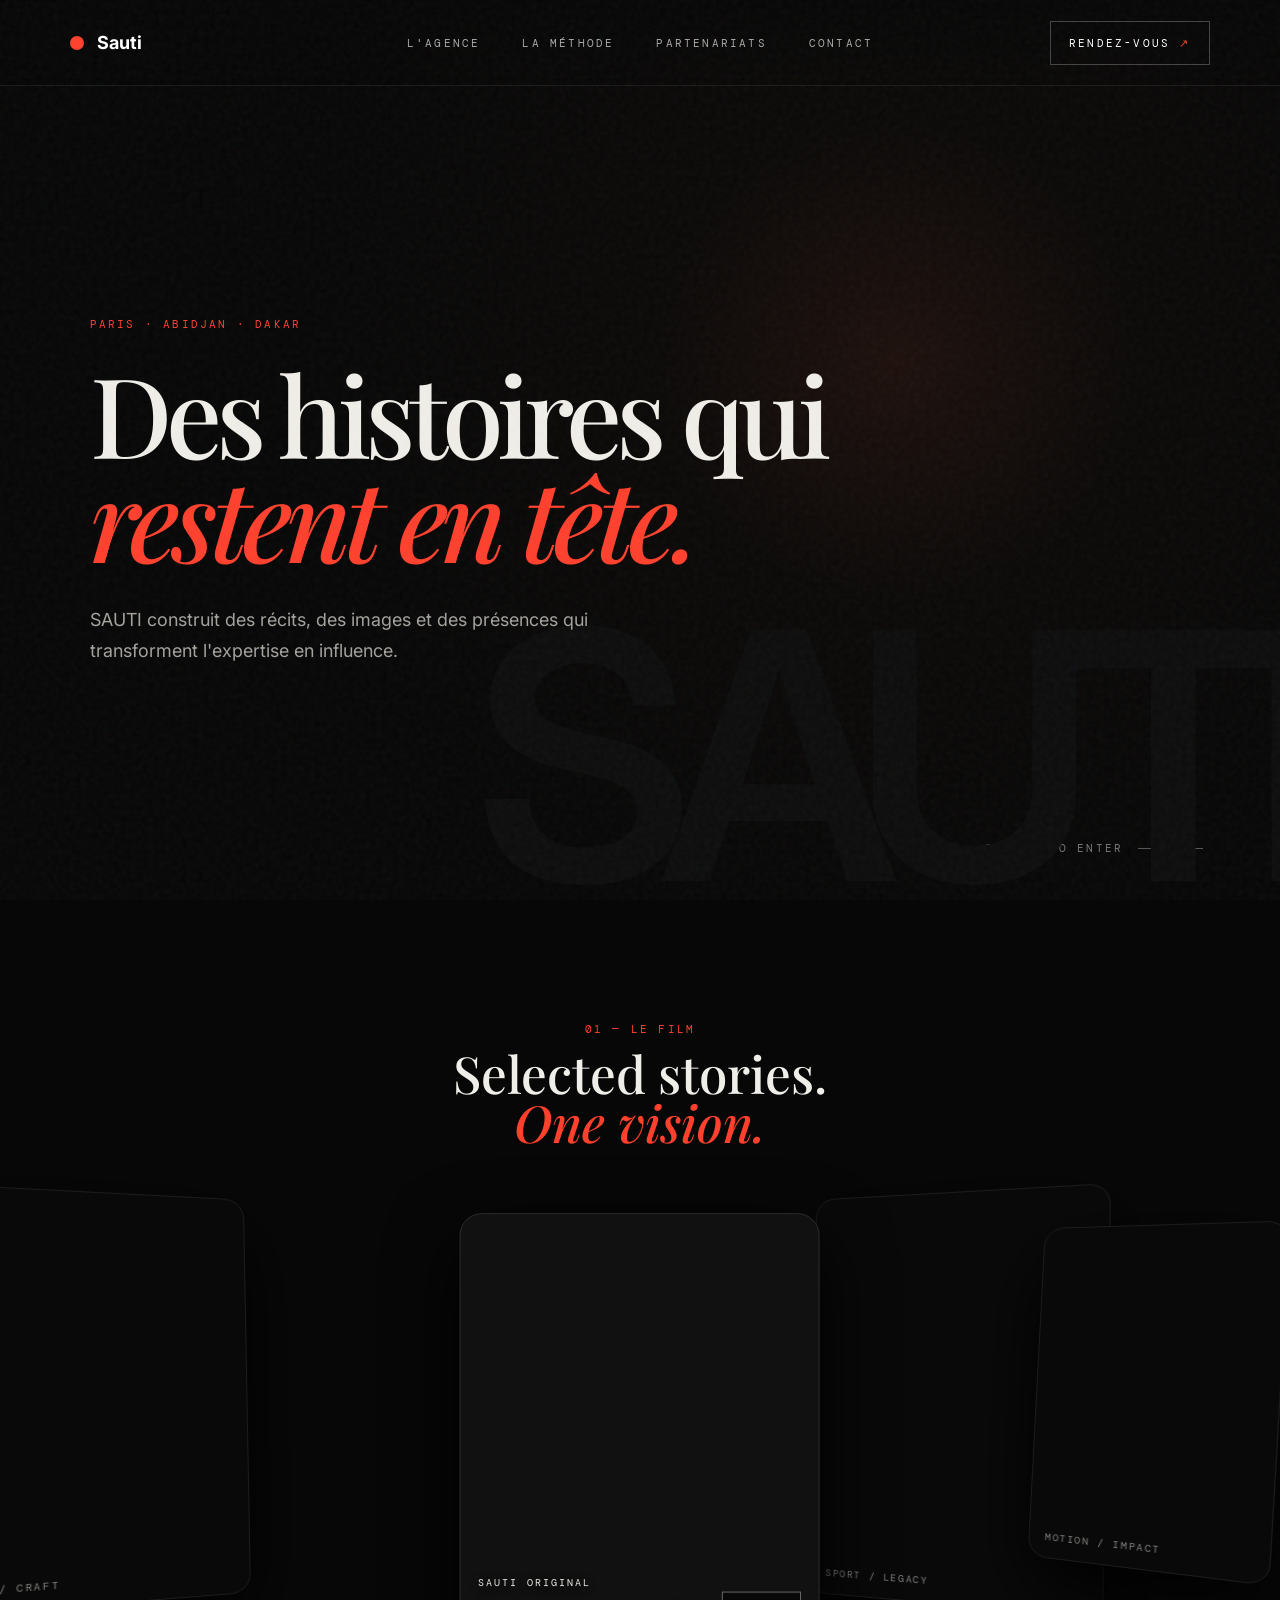
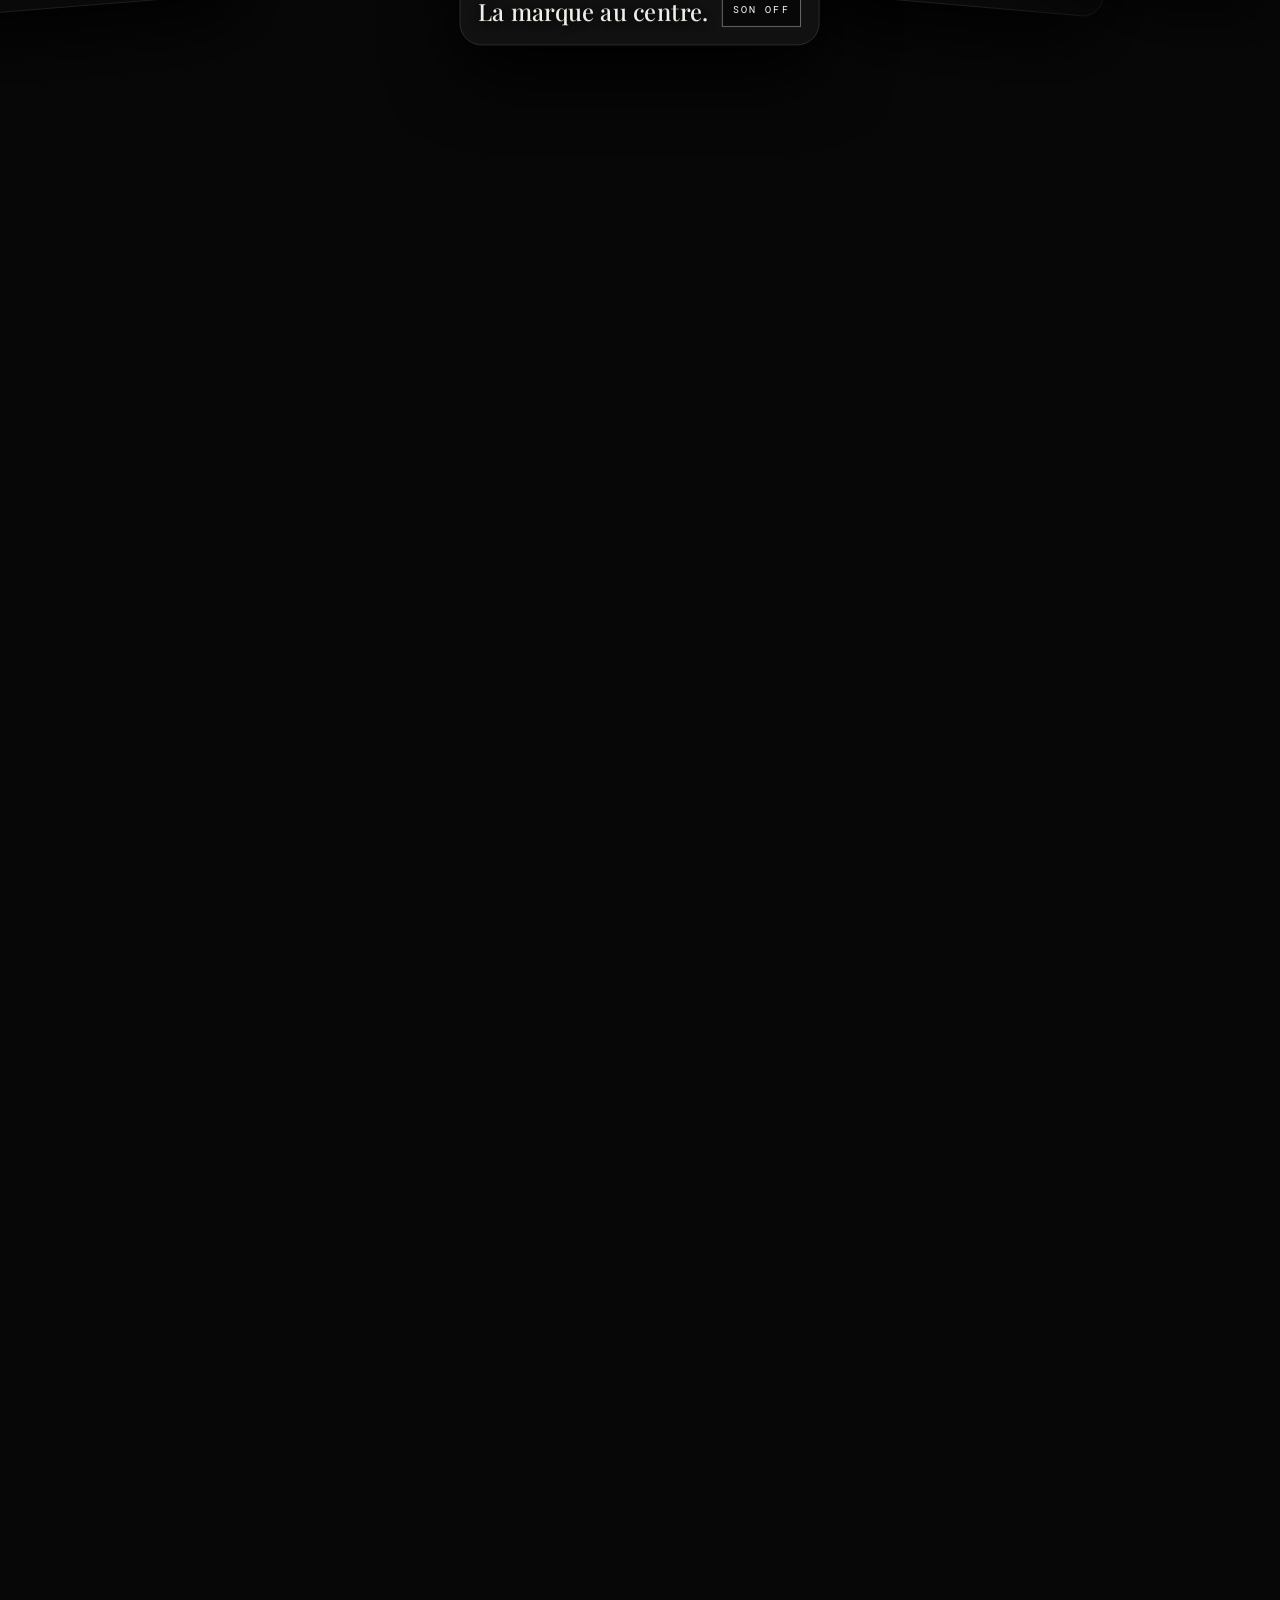
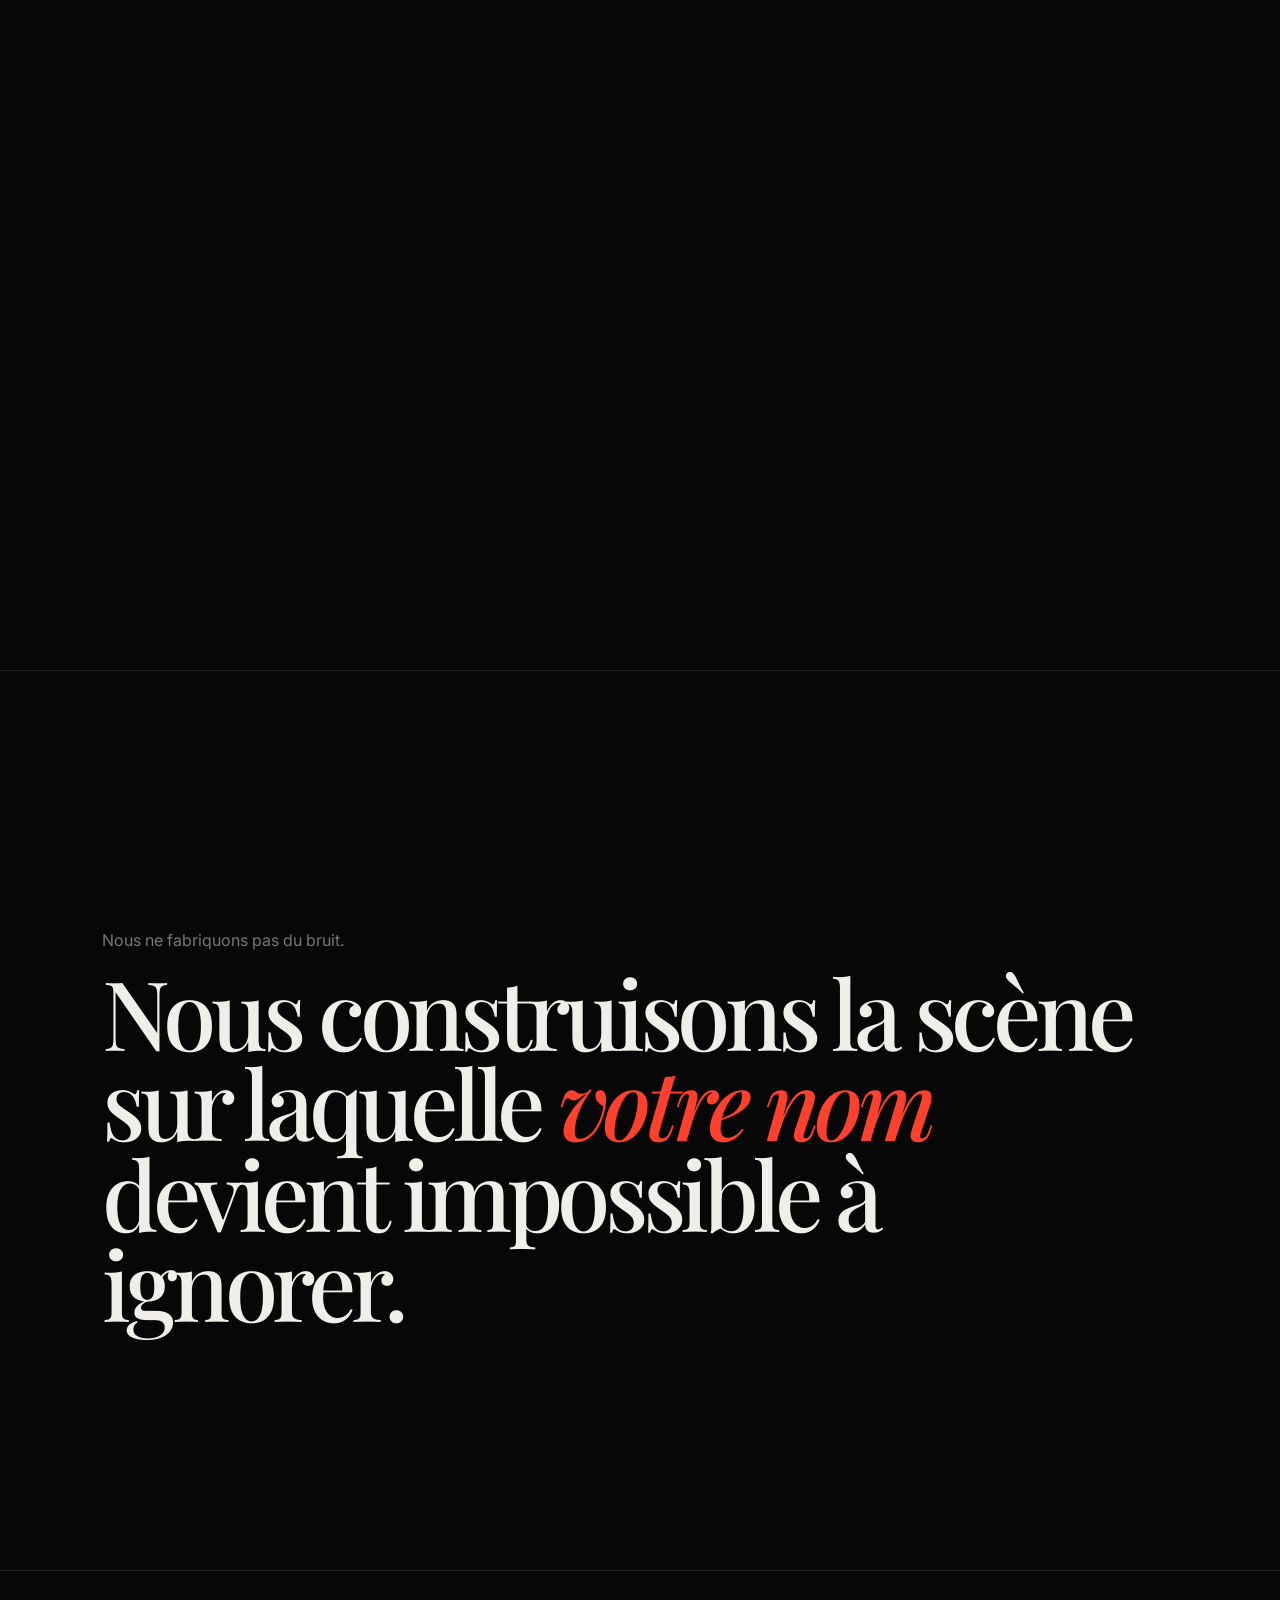
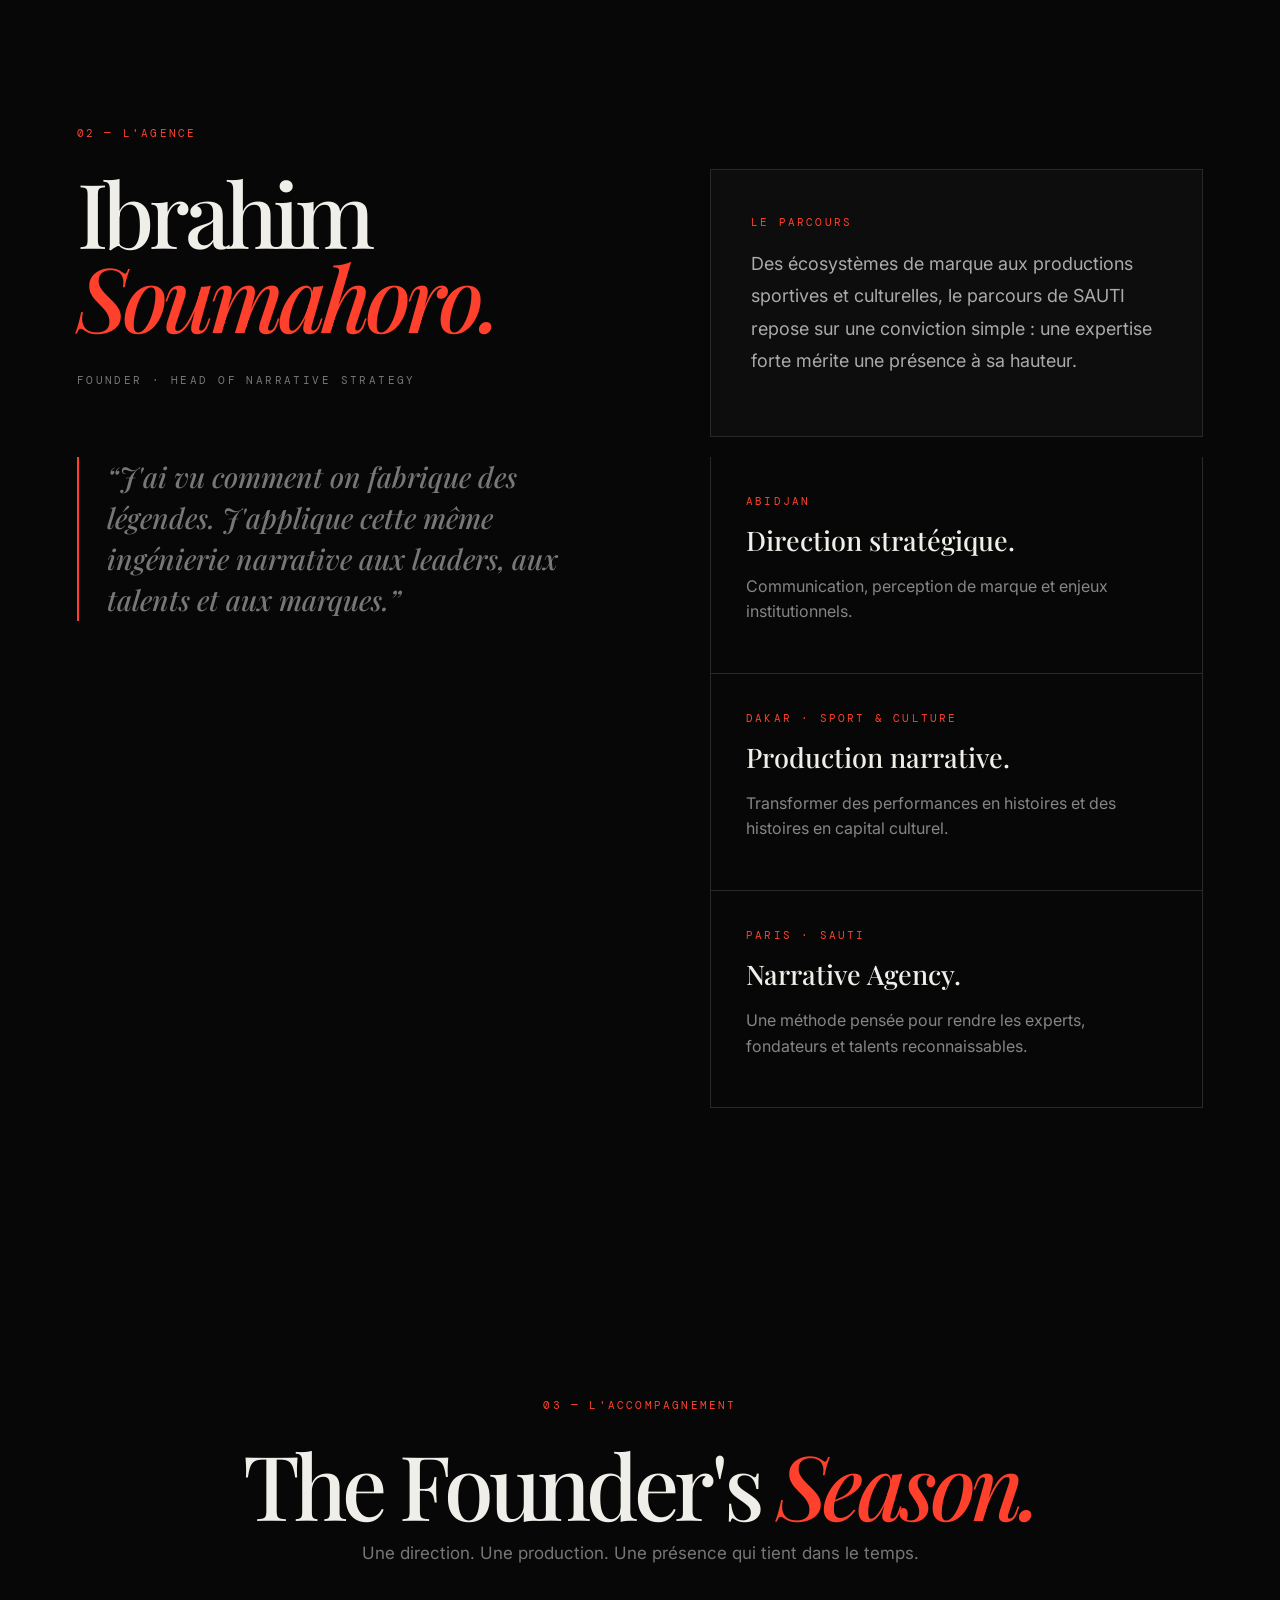
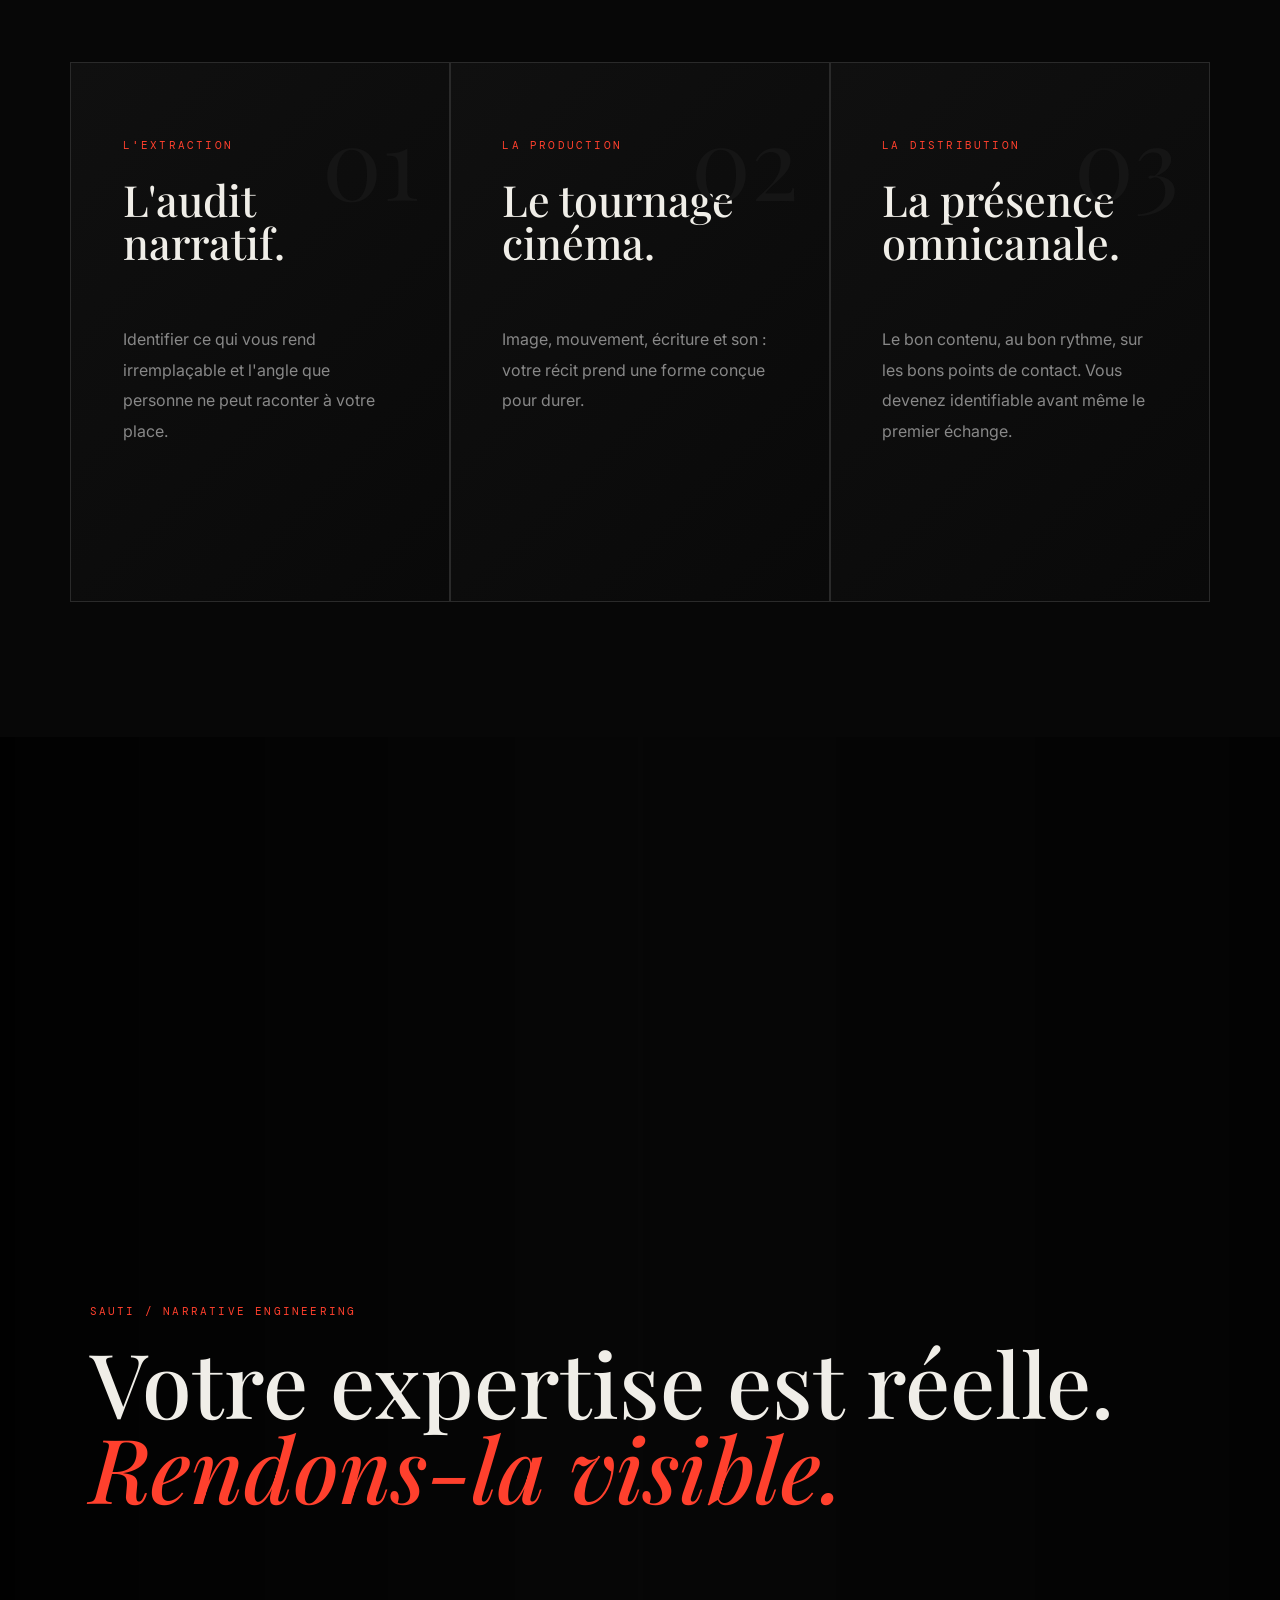
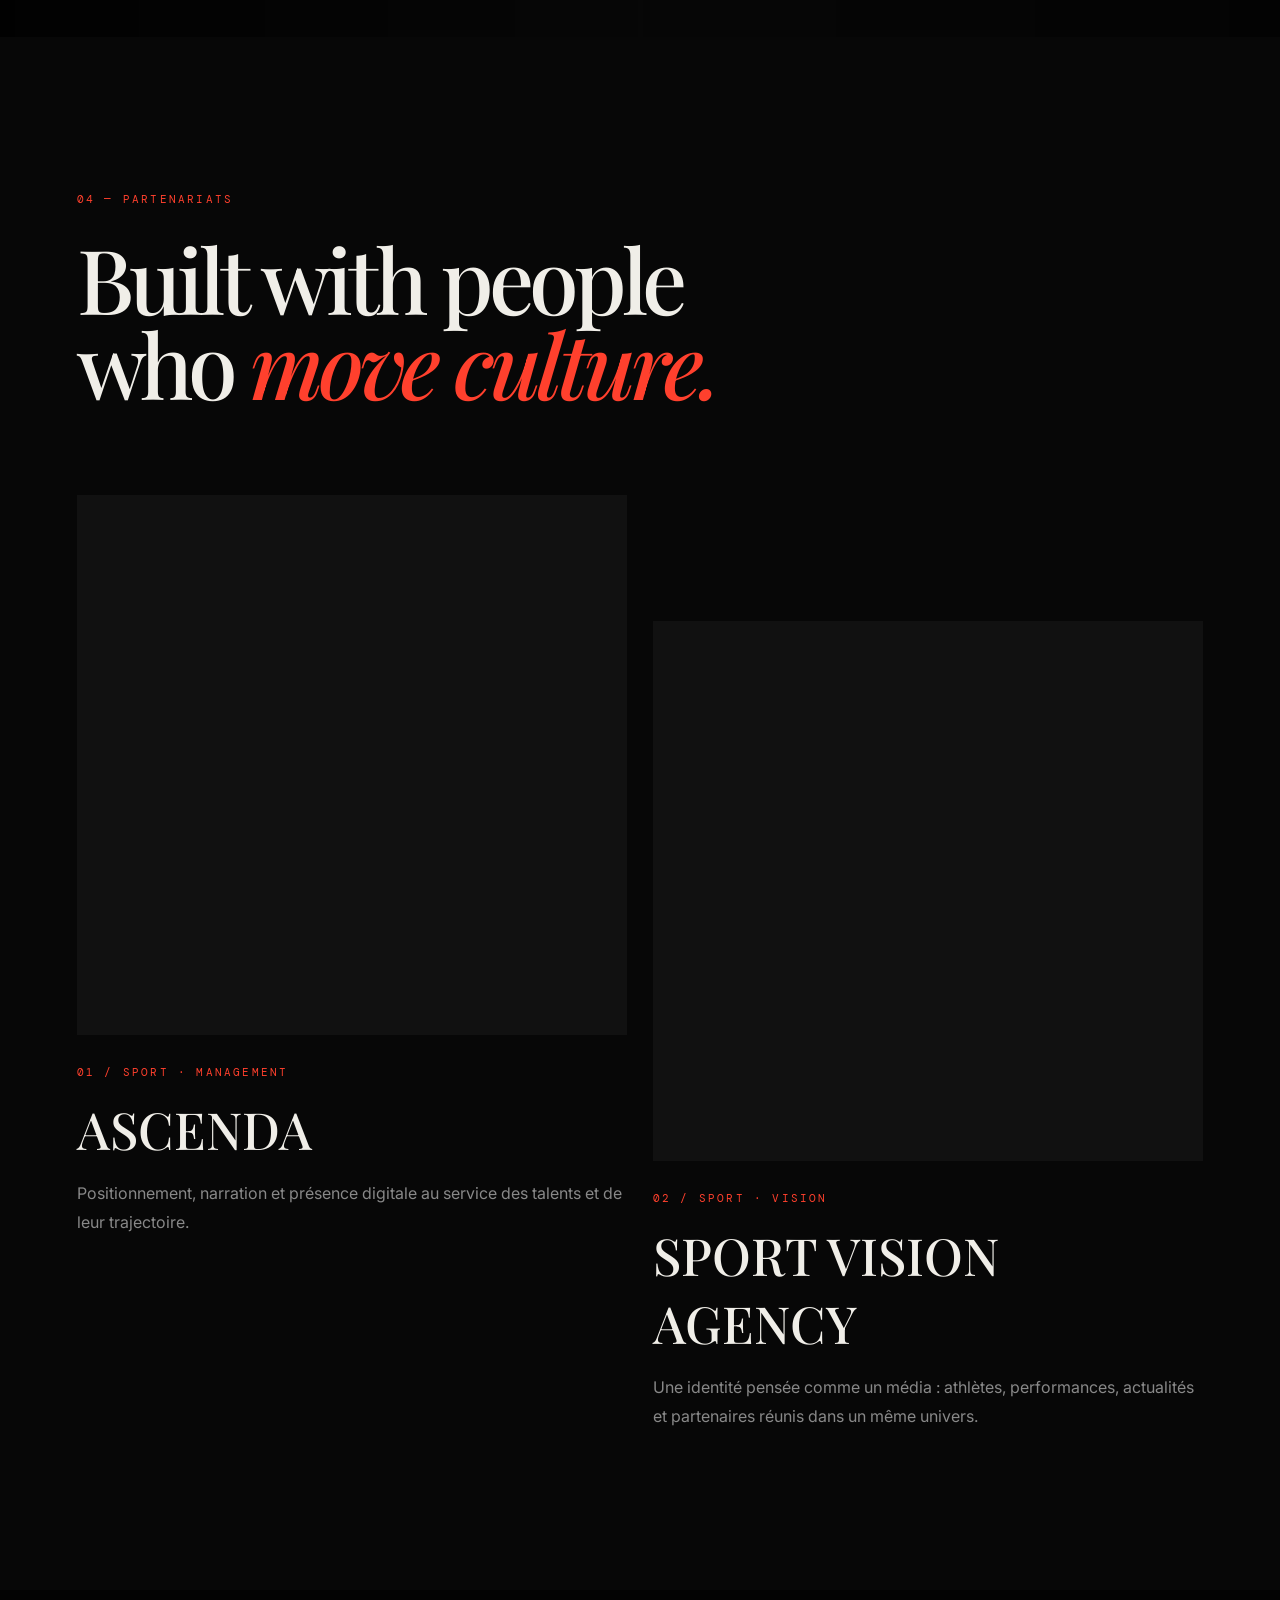
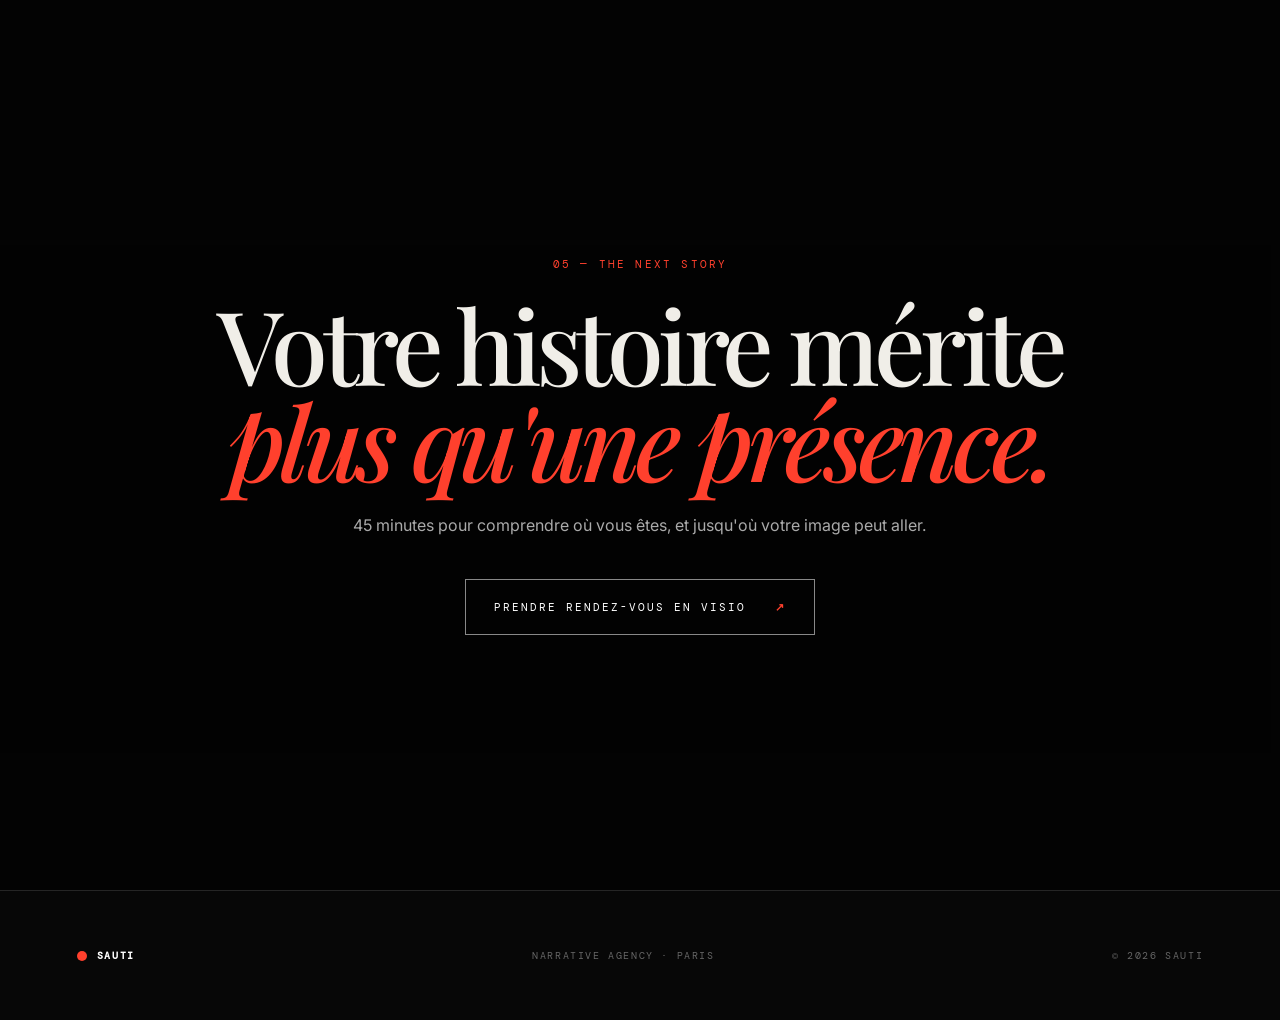
==== index.html @ d4e53576 "Add files via upload" ====
<!doctype html><html lang="fr"><head><meta charset="utf-8"><meta name="viewport" content="width=device-width,initial-scale=1"><meta name="theme-color" content="#070707"><title>SAUTI — Narrative Agency</title><meta name="description" content="SAUTI transforme l'expertise en présence, le parcours en récit, et la visibilité en influence."><link rel="preconnect" href="https://fonts.googleapis.com"><link rel="preconnect" href="https://fonts.gstatic.com" crossorigin><link href="https://fonts.googleapis.com/css2?family=DM+Mono:wght@300;400;500&family=Inter:wght@300;400;500;600&family=Playfair+Display:ital,wght@0,500;1,500&display=swap" rel="stylesheet"><link rel="stylesheet" href="style.css"></head><body>
<div class="noise"></div><div id="progress"></div>
<header><a class="brand" href="#top"><span class="dot"></span><b>Sauti</b></a><nav><a href="#agence">L'agence</a><a href="#methode">La méthode</a><a href="#partenariats">Partenariats</a><a href="#contact">Contact</a></nav><a class="book" href="#contact">Rendez-vous <span>↗</span></a><button class="menu" aria-label="Menu">☰</button></header>
<main id="top">
<section class="hero"><div class="hero-copy"><p class="eyebrow">PARIS · ABIDJAN · DAKAR</p><h1>Des histoires qui<br><em>restent en tête.</em></h1><p class="lede">SAUTI construit des récits, des images et des présences qui transforment l'expertise en influence.</p></div><div class="scroll">SCROLL TO ENTER <i></i></div></section>
<section class="cinema" id="film"><div class="sticky"><div class="cinema-title"><span>01 — LE FILM</span><h2>Selected stories.<br><em>One vision.</em></h2></div><div class="stage">
<figure class="card c1"><video muted loop playsinline preload="metadata" src="assets/videos/the-africas.mp4"></video><figcaption>AFRICA / CULTURE</figcaption></figure>
<figure class="card c2"><video muted loop playsinline preload="metadata" src="assets/videos/idea-cinematic.mp4"></video><figcaption>IDEA / CRAFT</figcaption></figure>
<figure class="card center"><video id="mainFilm" muted playsinline preload="metadata" src="assets/videos/sauti-brand.mp4"></video><div class="film-overlay"><span>SAUTI ORIGINAL</span><strong>La marque au centre.</strong><button id="sound">SON OFF</button></div></figure>
<figure class="card c3"><video muted loop playsinline preload="metadata" src="assets/videos/mvp-kobe.mp4"></video><figcaption>SPORT / LEGACY</figcaption></figure>
<figure class="card c4"><video muted loop playsinline preload="metadata" src="assets/videos/epic-trailer.mp4"></video><figcaption>MOTION / IMPACT</figcaption></figure>
</div></div></section>
<section class="statement"><p>Nous ne fabriquons pas du bruit.</p><h2>Nous construisons la scène<br>sur laquelle <em>votre nom</em><br>devient impossible à ignorer.</h2></section>
<section id="agence" class="agency"><div class="agency-left"><p class="eyebrow">02 — L'AGENCE</p><h2>Ibrahim<br><em>Soumahoro.</em></h2><p class="role">FOUNDER · HEAD OF NARRATIVE STRATEGY</p><div class="quote">“J'ai vu comment on fabrique des légendes. J'applique cette même ingénierie narrative aux leaders, aux talents et aux marques.”</div></div><div class="agency-right"><div class="bio"><span>LE PARCOURS</span><p>Des écosystèmes de marque aux productions sportives et culturelles, le parcours de SAUTI repose sur une conviction simple : une expertise forte mérite une présence à sa hauteur.</p></div><div class="timeline"><article><small>ABIDJAN</small><h3>Direction stratégique.</h3><p>Communication, perception de marque et enjeux institutionnels.</p></article><article><small>DAKAR · SPORT & CULTURE</small><h3>Production narrative.</h3><p>Transformer des performances en histoires et des histoires en capital culturel.</p></article><article><small>PARIS · SAUTI</small><h3>Narrative Agency.</h3><p>Une méthode pensée pour rendre les experts, fondateurs et talents reconnaissables.</p></article></div></div></section>
<section id="methode" class="method"><div class="method-head"><p class="eyebrow">03 — L'ACCOMPAGNEMENT</p><h2>The Founder's <em>Season.</em></h2><p>Une direction. Une production. Une présence qui tient dans le temps.</p></div><div class="steps"><article><b>01</b><small>L'EXTRACTION</small><h3>L'audit<br>narratif.</h3><p>Identifier ce qui vous rend irremplaçable et l'angle que personne ne peut raconter à votre place.</p></article><article><b>02</b><small>LA PRODUCTION</small><h3>Le tournage<br>cinéma.</h3><p>Image, mouvement, écriture et son : votre récit prend une forme conçue pour durer.</p></article><article><b>03</b><small>LA DISTRIBUTION</small><h3>La présence<br>omnicanale.</h3><p>Le bon contenu, au bon rythme, sur les bons points de contact. Vous devenez identifiable avant même le premier échange.</p></article></div></section>
<section class="interlude"><video muted loop playsinline preload="metadata" src="assets/videos/showreel.mp4"></video><div><span>SAUTI / NARRATIVE ENGINEERING</span><h2>Votre expertise est réelle.<br><em>Rendons-la visible.</em></h2></div></section>
<section id="partenariats" class="partners"><div class="partners-head"><p class="eyebrow">04 — PARTENARIATS</p><h2>Built with people<br>who <em>move culture.</em></h2></div><div class="partner-grid"><article><div class="partner-media"><video muted loop playsinline preload="metadata" src="assets/videos/mvp-kobe.mp4"></video></div><span>01 / SPORT · MANAGEMENT</span><h3>ASCENDA</h3><p>Positionnement, narration et présence digitale au service des talents et de leur trajectoire.</p></article><article><div class="partner-media"><video muted loop playsinline preload="metadata" src="assets/videos/the-africas.mp4"></video></div><span>02 / SPORT · VISION</span><h3>SPORT VISION AGENCY</h3><p>Une identité pensée comme un média : athlètes, performances, actualités et partenaires réunis dans un même univers.</p></article></div></section>
<section id="contact" class="finale"><video id="finalFilm" muted playsinline preload="metadata" src="assets/videos/epic-trailer.mp4"></video><div class="final-shade"></div><div class="final-copy"><p>05 — THE NEXT STORY</p><h2>Votre histoire mérite<br><em>plus qu'une présence.</em></h2><span>45 minutes pour comprendre où vous êtes, et jusqu'où votre image peut aller.</span><a href="mailto:contact@agencysauti.com?subject=Rendez-vous%20visio%20SAUTI">PRENDRE RENDEZ-VOUS EN VISIO <b>↗</b></a></div></section>
</main><footer><div><span class="dot"></span><b>SAUTI</b></div><p>NARRATIVE AGENCY · PARIS</p><p>© 2026 SAUTI</p></footer><script src="script.js"></script></body></html>
---- style.css ----
:root{--bg:#070707;--paper:#f0eee8;--muted:#8b8985;--red:#ff402d;--line:#262626}*{box-sizing:border-box}html{scroll-behavior:smooth}body{margin:0;background:var(--bg);color:var(--paper);font-family:Inter,Arial,sans-serif;overflow-x:hidden}.noise{position:fixed;inset:0;pointer-events:none;z-index:99;opacity:.055;background-image:url("data:image/svg+xml,%3Csvg viewBox='0 0 180 180' xmlns='http://www.w3.org/2000/svg'%3E%3Cfilter id='n'%3E%3CfeTurbulence type='fractalNoise' baseFrequency='.9' numOctaves='4' stitchTiles='stitch'/%3E%3C/filter%3E%3Crect width='100%25' height='100%25' filter='url(%23n)' opacity='.8'/%3E%3C/svg%3E")}.eyebrow,small,header nav,.book,.scroll,.film-overlay span,.film-overlay button,.partner-grid span,.final-copy p{font-family:'DM Mono',monospace;letter-spacing:.2em;font-size:11px;text-transform:uppercase}#progress{position:fixed;top:0;left:0;height:2px;background:var(--red);z-index:200;width:0}header{position:fixed;z-index:90;top:0;left:0;right:0;height:86px;display:flex;align-items:center;padding:0 5.5vw;border-bottom:1px solid rgba(255,255,255,.08);background:linear-gradient(#070707dd,#07070700);backdrop-filter:blur(5px)}.brand{color:#fff;text-decoration:none;display:flex;gap:13px;align-items:center;font-size:18px}.dot{display:inline-block;width:14px;height:14px;border-radius:50%;background:var(--red)}nav{position:absolute;left:50%;transform:translateX(-50%);display:flex;gap:42px}nav a{color:#aaa;text-decoration:none;transition:.3s}nav a:hover{color:#fff}.book{margin-left:auto;color:#fff;text-decoration:none;border:1px solid #444;padding:14px 18px}.book span{color:var(--red)}.menu{display:none}.hero{height:100svh;min-height:720px;display:flex;align-items:center;padding:12vh 7vw 4vh;position:relative;background:radial-gradient(circle at 70% 40%,#1d100d 0,#0b0908 23%,#070707 58%)}.hero:after{content:"SAUTI";position:absolute;right:-2vw;bottom:-5vw;font-size:27vw;font-weight:600;letter-spacing:-.09em;color:#0d0d0d;z-index:0}.hero-copy{z-index:1;max-width:1050px}.eyebrow{color:var(--red);margin-bottom:30px}.hero h1,.statement h2,.agency h2,.method h2,.partners h2,.finale h2{font-family:'Playfair Display',serif;font-weight:500;letter-spacing:-.055em;margin:0;line-height:.94}.hero h1{font-size:clamp(68px,8.7vw,150px)}em{font-weight:500;color:var(--red)}.lede{max-width:530px;color:#a4a29d;font-size:18px;line-height:1.7;margin:35px 0 0}.scroll{position:absolute;right:6vw;bottom:5vh;color:#777;display:flex;align-items:center;gap:15px}.scroll i{width:65px;height:1px;background:#555}.cinema{height:330vh;position:relative}.sticky{position:sticky;top:0;height:100vh;overflow:hidden;display:flex;align-items:center;justify-content:center}.cinema-title{position:absolute;top:13vh;text-align:center;z-index:2}.cinema-title span{font:11px 'DM Mono';letter-spacing:.2em;color:var(--red)}.cinema-title h2{font:500 clamp(35px,4vw,65px)/.95 'Playfair Display';margin:12px}.stage{width:min(1480px,94vw);height:62vh;position:relative;perspective:1200px;margin-top:12vh}.card{position:absolute;margin:0;border-radius:20px;overflow:hidden;background:#111;border:1px solid #333;box-shadow:0 30px 80px #000;transition:transform .12s linear}.card video{width:100%;height:100%;object-fit:cover;filter:saturate(.82) contrast(1.08)}.card figcaption{position:absolute;bottom:15px;left:16px;font:10px 'DM Mono';letter-spacing:.16em}.center{width:34%;height:88%;left:33%;top:5%;z-index:10;border-radius:25px}.c1,.c4{width:19%;height:62%;top:18%}.c2,.c3{width:24%;height:74%;top:12%}.c1{left:-2%;transform:rotateY(35deg) rotateZ(-3deg)}.c2{left:12%;transform:rotateY(25deg) rotateZ(-1deg)}.c3{right:12%;transform:rotateY(-25deg) rotateZ(1deg)}.c4{right:-2%;transform:rotateY(-35deg) rotateZ(3deg)}.film-overlay{position:absolute;inset:auto 20px 20px;display:grid;grid-template-columns:1fr auto;align-items:end;text-shadow:0 2px 10px #000}.film-overlay strong{grid-column:1;font:500 27px 'Playfair Display';margin-top:7px}.film-overlay button{grid-row:1/3;grid-column:2;background:#0008;color:#fff;border:1px solid #777;padding:12px;cursor:pointer}.statement{min-height:100vh;padding:18vh 8vw;display:flex;flex-direction:column;justify-content:center;border-top:1px solid var(--line)}.statement>p{color:#777}.statement h2{font-size:clamp(55px,7.5vw,120px);max-width:1400px}.agency{padding:16vh 6vw;display:grid;grid-template-columns:1.05fr 1fr;gap:9vw;border-top:1px solid var(--line)}.agency h2{font-size:clamp(65px,7vw,120px)}.role{font:11px 'DM Mono';letter-spacing:.22em;color:#777;margin:35px 0 70px}.quote{font:italic 500 clamp(24px,2.2vw,38px)/1.45 'Playfair Display';color:#777;border-left:2px solid var(--red);padding-left:28px}.agency-right{padding-top:6vh}.bio{border:1px solid #292929;padding:40px;margin-bottom:20px;background:#0d0d0d}.bio span{font:11px 'DM Mono';letter-spacing:.2em;color:var(--red)}.bio p{font-size:18px;line-height:1.8;color:#aaa}.timeline article{padding:32px 35px;border:1px solid #292929;border-top:0}.timeline small{color:var(--red)}.timeline h3{font:500 27px 'Playfair Display';margin:13px 0}.timeline p{color:#858585;line-height:1.6}.method{padding:15vh 5.5vw}.method-head{text-align:center;margin-bottom:11vh}.method-head h2{font-size:clamp(60px,7vw,115px)}.method-head>p:last-child{color:#777;font-size:17px}.steps{display:grid;grid-template-columns:repeat(3,1fr)}.steps article{min-height:540px;border:1px solid #2a2a2a;padding:70px 4vw;position:relative;background:linear-gradient(135deg,#101010,#090909)}.steps b{position:absolute;right:30px;top:30px;font:100px 'Playfair Display';color:#151515}.steps small{color:var(--red);position:relative}.steps h3{font:500 43px/1 'Playfair Display';margin:25px 0 60px}.steps p{color:#888;line-height:1.9;max-width:400px}.interlude{height:100vh;position:relative;overflow:hidden}.interlude video{width:100%;height:100%;object-fit:cover;filter:brightness(.36) saturate(.75)}.interlude:after{content:"";position:absolute;inset:0;background:linear-gradient(90deg,#000b,transparent,#0007)}.interlude div{position:absolute;z-index:2;left:7vw;bottom:12vh}.interlude span{font:11px 'DM Mono';letter-spacing:.2em;color:var(--red)}.interlude h2{font:500 clamp(55px,7vw,110px)/.95 'Playfair Display';margin:20px 0}.partners{padding:16vh 6vw}.partners-head{margin-bottom:10vh}.partners h2{font-size:clamp(65px,7vw,110px)}.partner-grid{display:grid;grid-template-columns:1fr 1fr;gap:2vw}.partner-grid article:nth-child(2){margin-top:14vh}.partner-media{height:60vh;overflow:hidden;background:#111;margin-bottom:25px}.partner-media video{width:100%;height:100%;object-fit:cover;transition:transform .8s;filter:grayscale(.2)}.partner-media:hover video{transform:scale(1.035)}.partner-grid span{color:var(--red)}.partner-grid h3{font:500 clamp(40px,4vw,65px) 'Playfair Display';margin:15px 0}.partner-grid p{color:#888;max-width:550px;line-height:1.8}.finale{height:100svh;min-height:700px;position:relative;display:flex;align-items:center;justify-content:center;text-align:center;overflow:hidden}.finale video{position:absolute;inset:0;width:100%;height:100%;object-fit:cover}.final-shade{position:absolute;inset:0;background:#0009}.final-copy{position:relative;z-index:2}.final-copy p{color:var(--red)}.final-copy h2{font-size:clamp(65px,8vw,130px);margin:25px 0}.final-copy>span{display:block;color:#aaa;margin:0 auto 40px;max-width:600px;line-height:1.6}.final-copy a{display:inline-block;color:#fff;text-decoration:none;border:1px solid #888;padding:20px 28px;font:11px 'DM Mono';letter-spacing:.18em}.final-copy a b{color:var(--red);margin-left:20px}footer{height:130px;border-top:1px solid #252525;display:flex;align-items:center;justify-content:space-between;padding:0 6vw;color:#666;font:10px 'DM Mono';letter-spacing:.16em}footer div{display:flex;align-items:center;gap:10px;color:#fff}footer .dot{width:10px;height:10px}@media(max-width:900px){header{height:70px;padding:0 20px}nav,.book{display:none}.menu{display:block;margin-left:auto;background:0;border:0;color:#fff;font-size:20px}.hero{padding:15vh 24px 5vh;min-height:650px}.hero h1{font-size:clamp(56px,16vw,90px)}.lede{font-size:15px}.cinema{height:250vh}.stage{height:58vh;width:96vw}.center{width:68%;left:16%;height:80%;top:8%}.c1,.c4{display:none}.c2,.c3{width:32%;height:55%;top:22%;opacity:.5}.c2{left:-12%}.c3{right:-12%}.cinema-title{top:12vh}.statement{padding:12vh 24px}.agency{grid-template-columns:1fr;padding:12vh 24px}.agency-right{padding-top:0}.method{padding:12vh 20px}.steps{grid-template-columns:1fr}.steps article{min-height:430px}.partner-grid{grid-template-columns:1fr}.partner-grid article:nth-child(2){margin-top:70px}.partner-media{height:55vh}.final-copy{padding:0 20px}.final-copy h2{font-size:clamp(55px,15vw,90px)}footer{padding:0 20px;gap:10px}footer p:nth-child(2){display:none}}
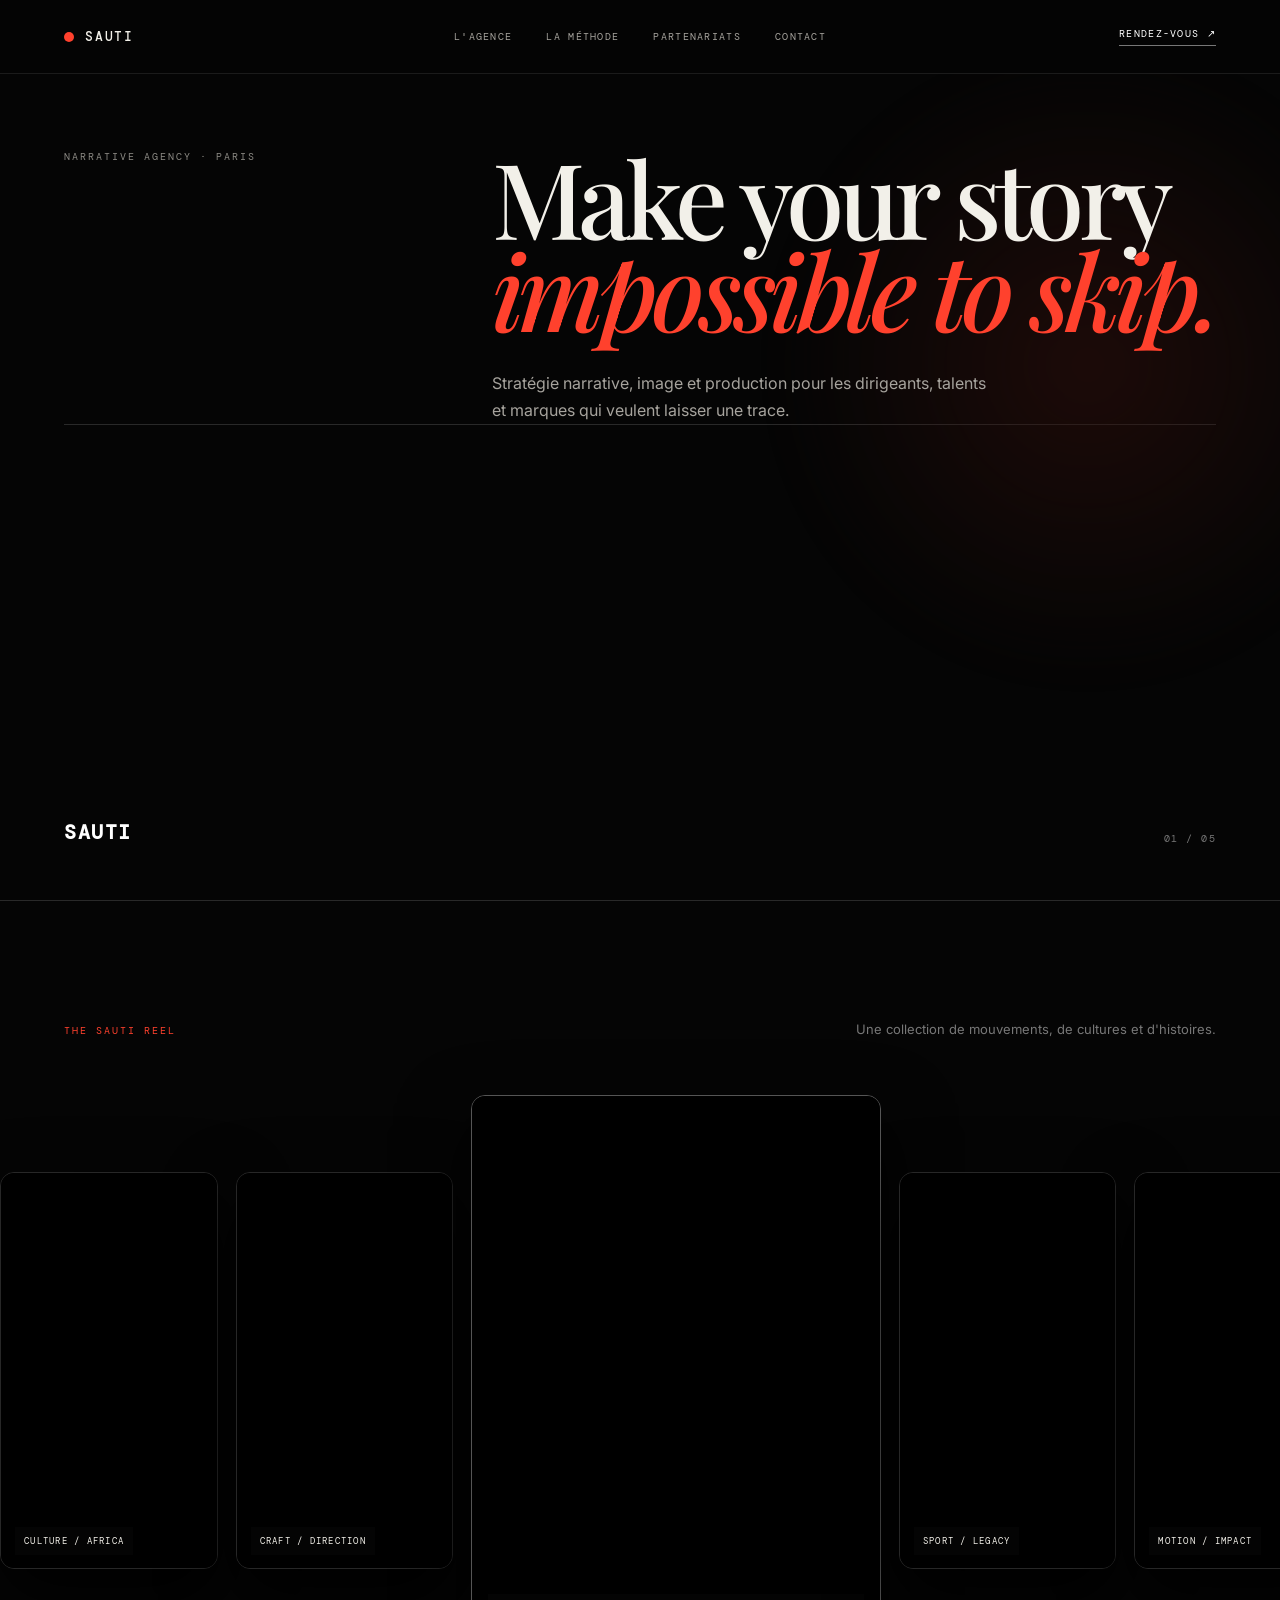
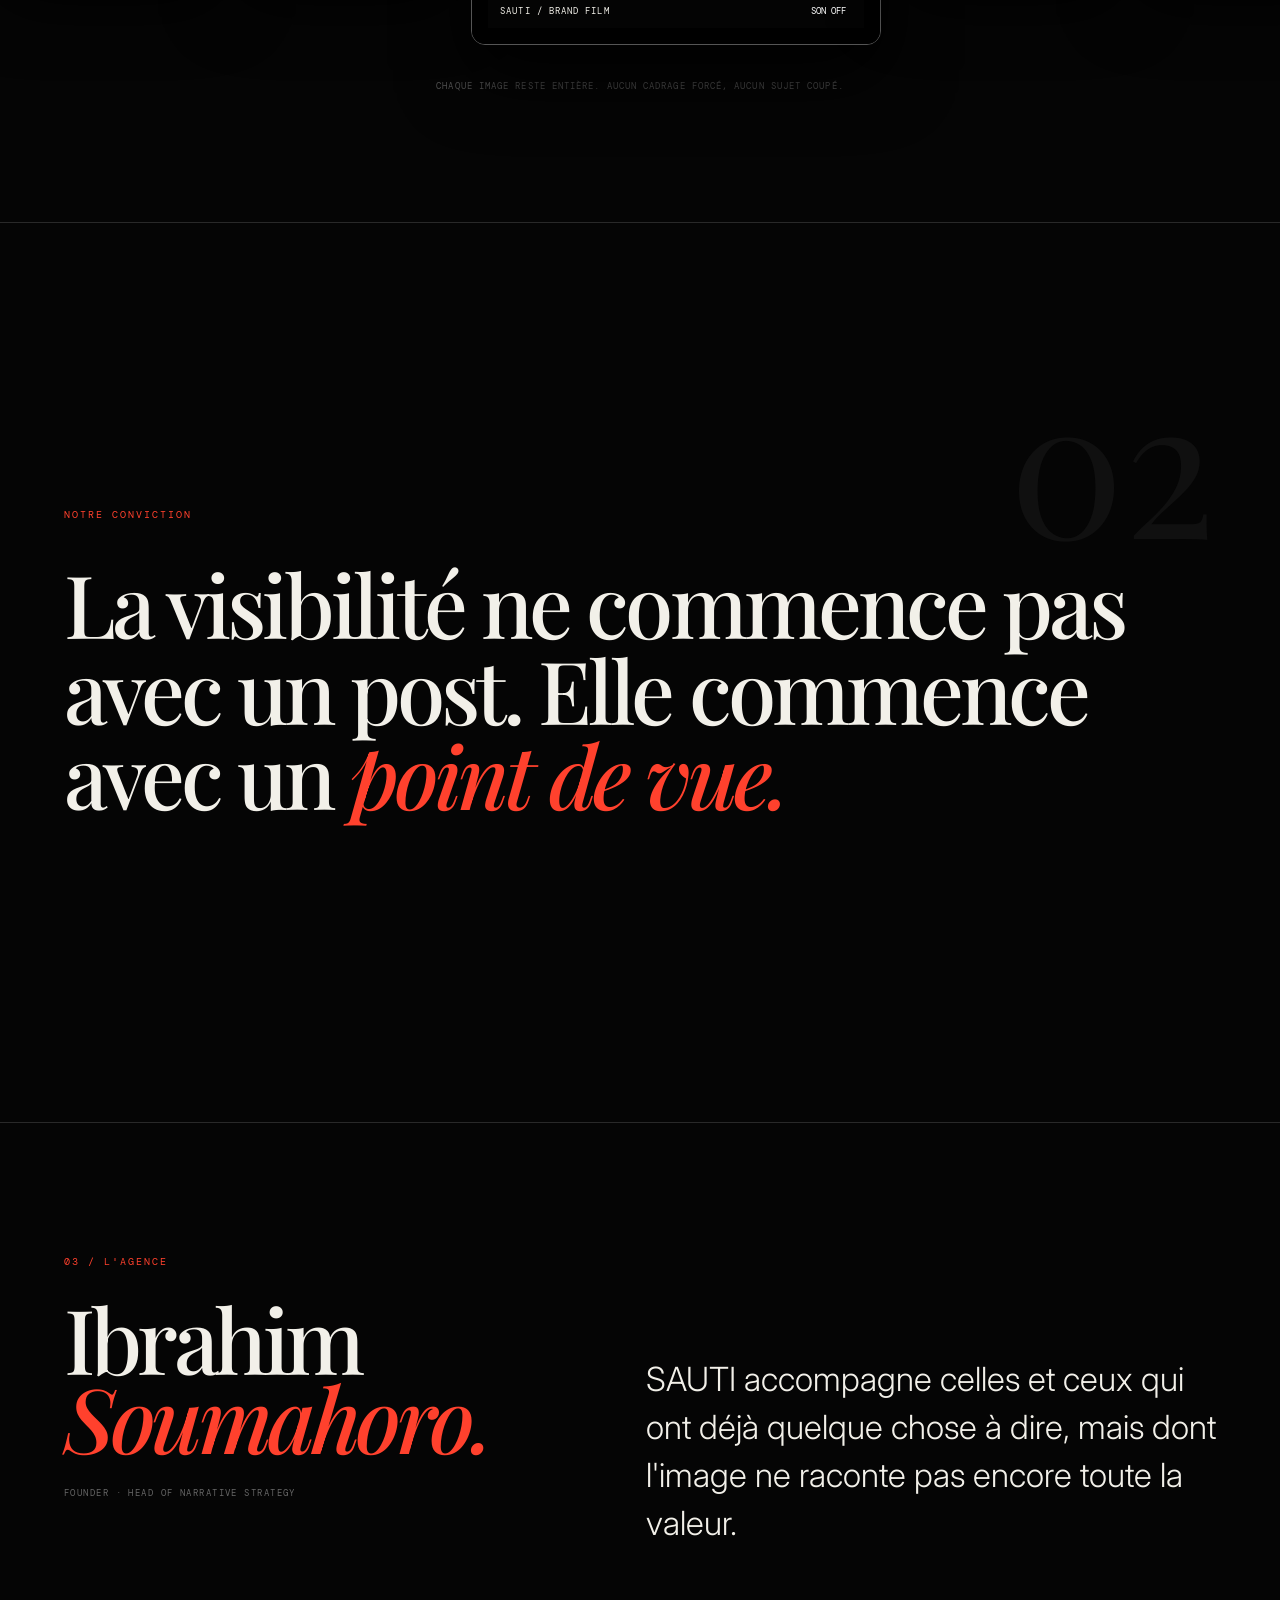
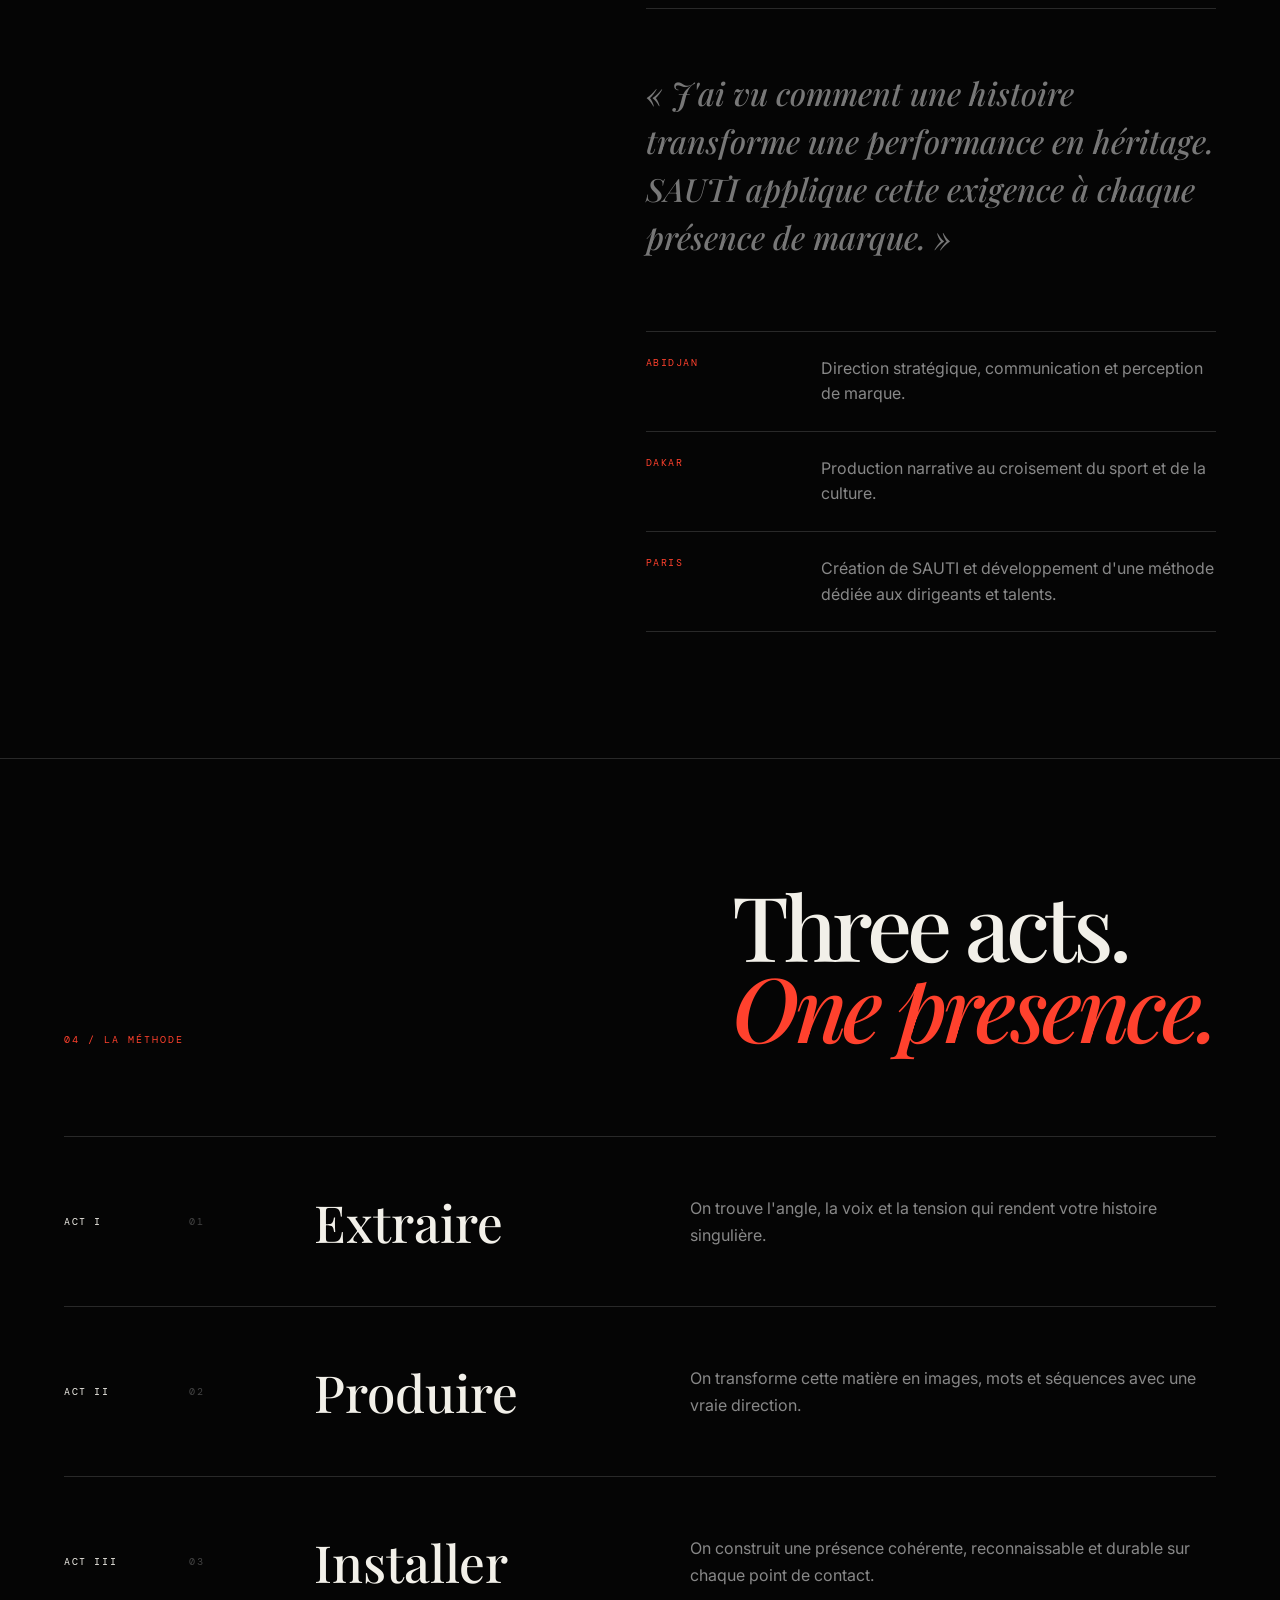
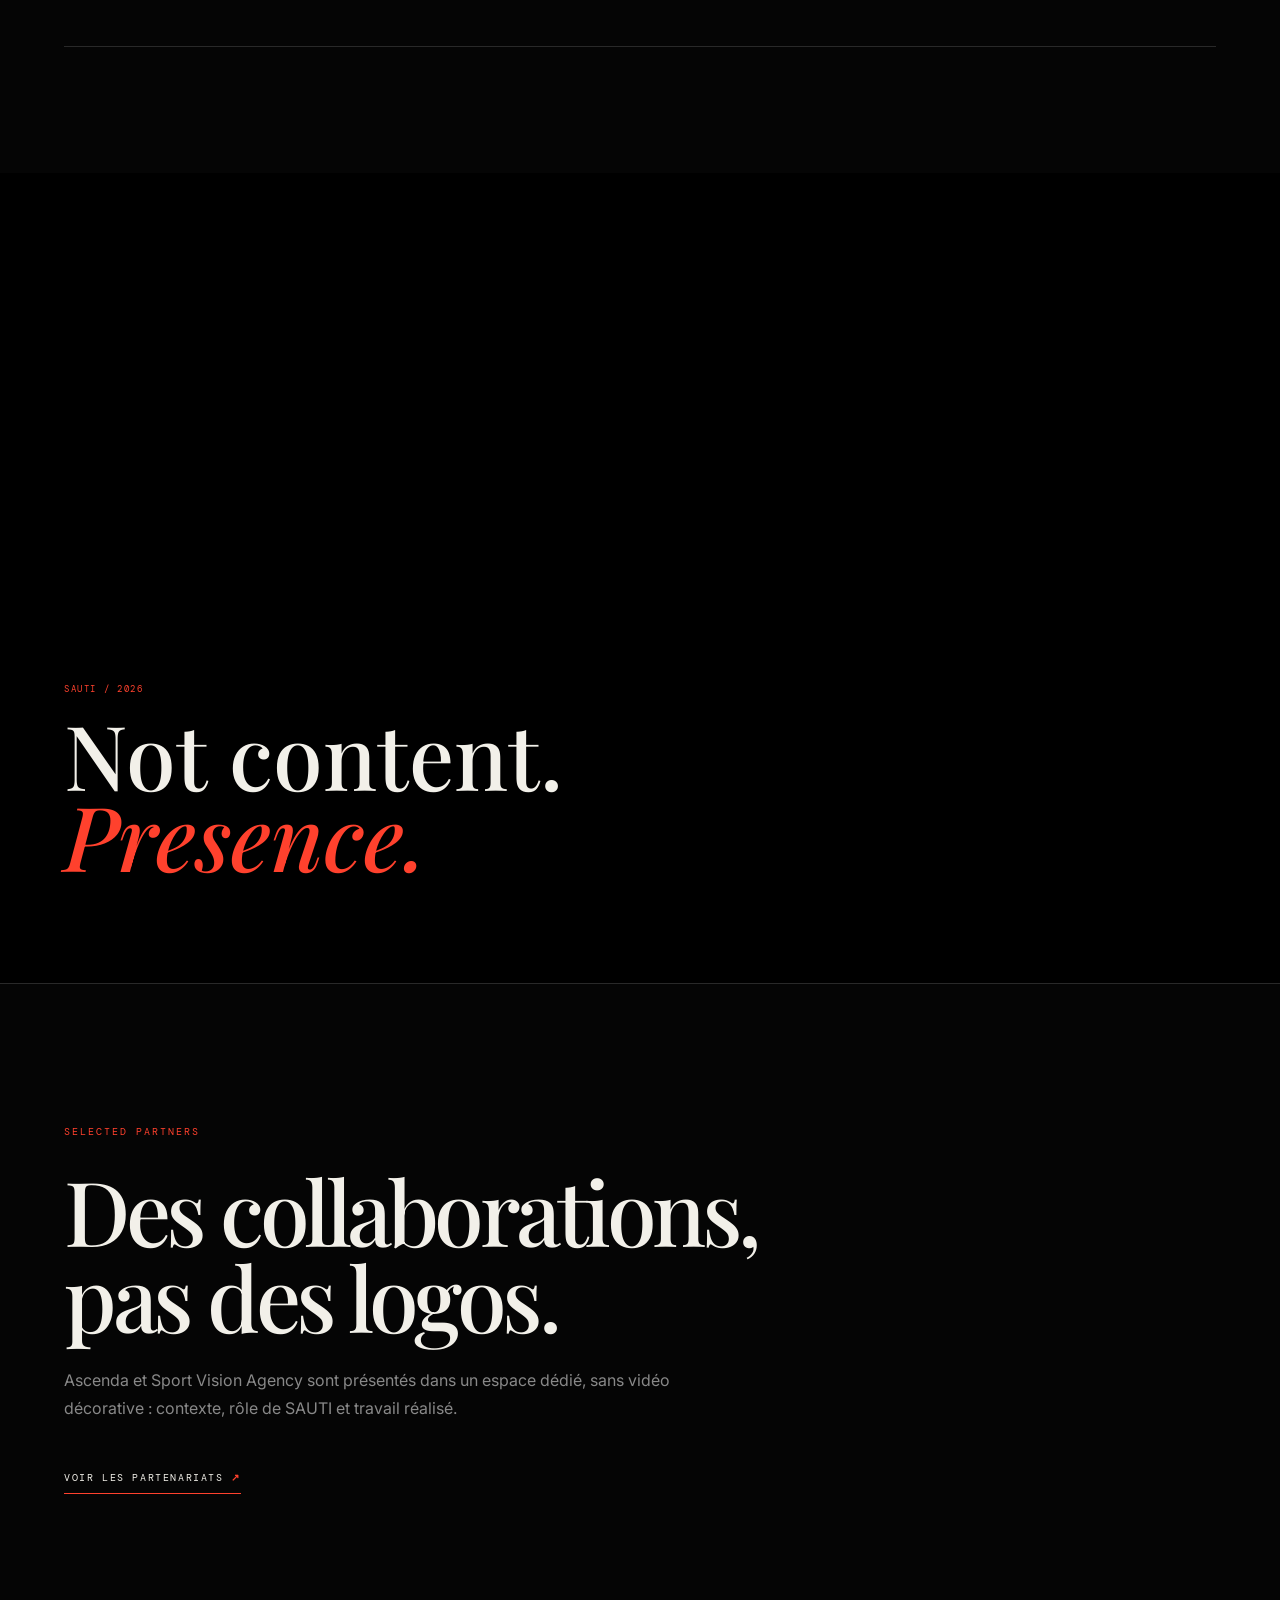
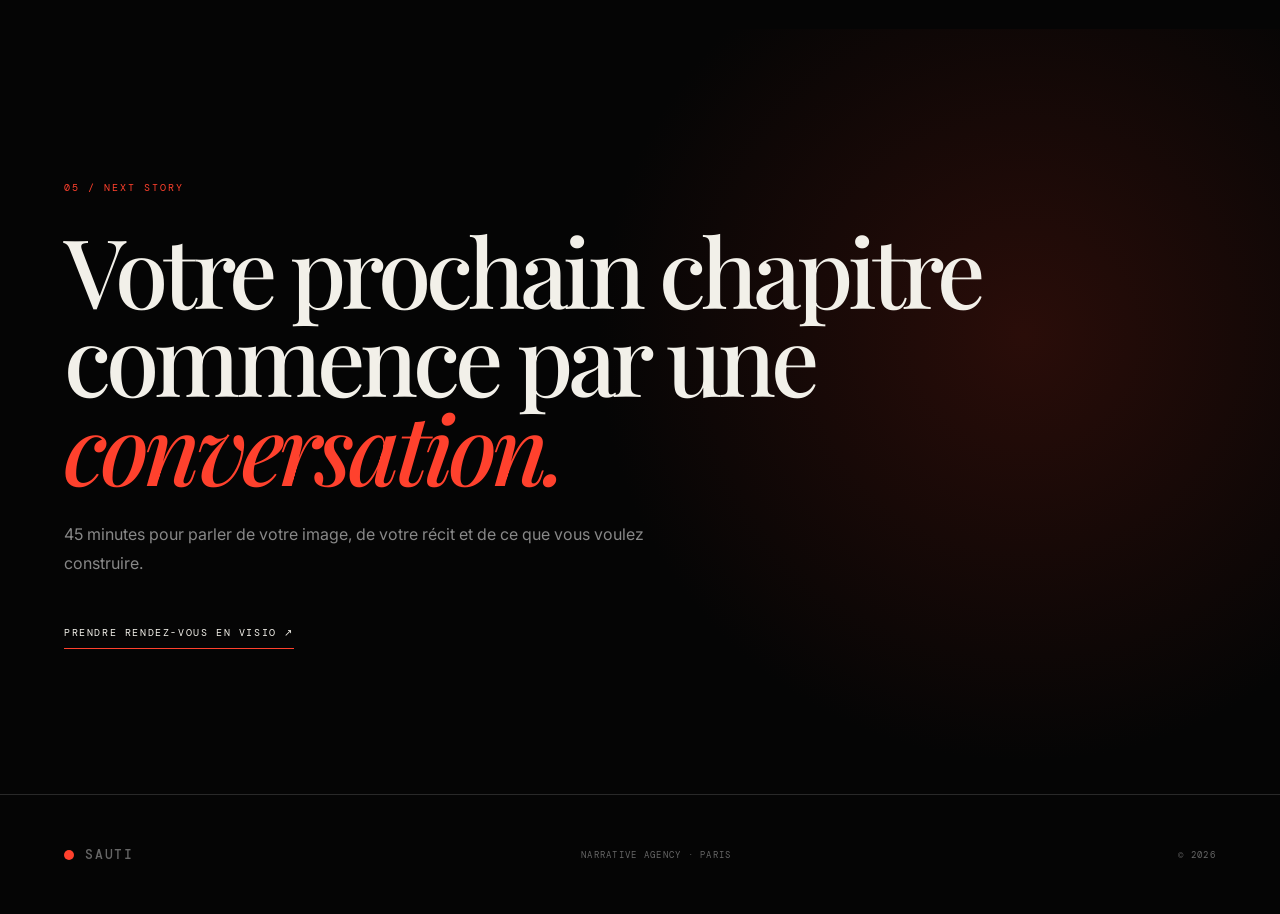
==== commit 566af7e2: "Add files via upload" ====
--- a/index.html
+++ b/index.html
@@ -1,19 +1,19 @@
-<!doctype html><html lang="fr"><head><meta charset="utf-8"><meta name="viewport" content="width=device-width,initial-scale=1"><meta name="theme-color" content="#070707"><title>SAUTI — Narrative Agency</title><meta name="description" content="SAUTI transforme l'expertise en présence, le parcours en récit, et la visibilité en influence."><link rel="preconnect" href="https://fonts.googleapis.com"><link rel="preconnect" href="https://fonts.gstatic.com" crossorigin><link href="https://fonts.googleapis.com/css2?family=DM+Mono:wght@300;400;500&family=Inter:wght@300;400;500;600&family=Playfair+Display:ital,wght@0,500;1,500&display=swap" rel="stylesheet"><link rel="stylesheet" href="style.css"></head><body>
-<div class="noise"></div><div id="progress"></div>
-<header><a class="brand" href="#top"><span class="dot"></span><b>Sauti</b></a><nav><a href="#agence">L'agence</a><a href="#methode">La méthode</a><a href="#partenariats">Partenariats</a><a href="#contact">Contact</a></nav><a class="book" href="#contact">Rendez-vous <span>↗</span></a><button class="menu" aria-label="Menu">☰</button></header>
+<!doctype html><html lang="fr"><head><meta charset="utf-8"><meta name="viewport" content="width=device-width,initial-scale=1,viewport-fit=cover"><meta name="theme-color" content="#050505"><title>SAUTI — Narrative Agency</title><meta name="description" content="SAUTI — stratégie narrative, production et présence."><link rel="preconnect" href="https://fonts.googleapis.com"><link rel="preconnect" href="https://fonts.gstatic.com" crossorigin><link href="https://fonts.googleapis.com/css2?family=DM+Mono:wght@300;400&family=Inter:wght@300;400;500&family=Playfair+Display:ital,wght@0,500;1,500&display=swap" rel="stylesheet"><link rel="stylesheet" href="style.css"></head><body>
+<div id="progress"></div>
+<header class="topbar"><a class="brand" href="#top"><span></span>SAUTI</a><nav id="nav"><a href="#agence">L'agence</a><a href="#methode">La méthode</a><a href="partenariats.html">Partenariats</a><a href="#contact">Contact</a></nav><a class="nav-cta" href="#contact">Rendez-vous ↗</a><button class="menu" aria-label="Ouvrir le menu"><i></i><i></i></button></header>
 <main id="top">
-<section class="hero"><div class="hero-copy"><p class="eyebrow">PARIS · ABIDJAN · DAKAR</p><h1>Des histoires qui<br><em>restent en tête.</em></h1><p class="lede">SAUTI construit des récits, des images et des présences qui transforment l'expertise en influence.</p></div><div class="scroll">SCROLL TO ENTER <i></i></div></section>
-<section class="cinema" id="film"><div class="sticky"><div class="cinema-title"><span>01 — LE FILM</span><h2>Selected stories.<br><em>One vision.</em></h2></div><div class="stage">
-<figure class="card c1"><video muted loop playsinline preload="metadata" src="assets/videos/the-africas.mp4"></video><figcaption>AFRICA / CULTURE</figcaption></figure>
-<figure class="card c2"><video muted loop playsinline preload="metadata" src="assets/videos/idea-cinematic.mp4"></video><figcaption>IDEA / CRAFT</figcaption></figure>
-<figure class="card center"><video id="mainFilm" muted playsinline preload="metadata" src="assets/videos/sauti-brand.mp4"></video><div class="film-overlay"><span>SAUTI ORIGINAL</span><strong>La marque au centre.</strong><button id="sound">SON OFF</button></div></figure>
-<figure class="card c3"><video muted loop playsinline preload="metadata" src="assets/videos/mvp-kobe.mp4"></video><figcaption>SPORT / LEGACY</figcaption></figure>
-<figure class="card c4"><video muted loop playsinline preload="metadata" src="assets/videos/epic-trailer.mp4"></video><figcaption>MOTION / IMPACT</figcaption></figure>
-</div></div></section>
-<section class="statement"><p>Nous ne fabriquons pas du bruit.</p><h2>Nous construisons la scène<br>sur laquelle <em>votre nom</em><br>devient impossible à ignorer.</h2></section>
-<section id="agence" class="agency"><div class="agency-left"><p class="eyebrow">02 — L'AGENCE</p><h2>Ibrahim<br><em>Soumahoro.</em></h2><p class="role">FOUNDER · HEAD OF NARRATIVE STRATEGY</p><div class="quote">“J'ai vu comment on fabrique des légendes. J'applique cette même ingénierie narrative aux leaders, aux talents et aux marques.”</div></div><div class="agency-right"><div class="bio"><span>LE PARCOURS</span><p>Des écosystèmes de marque aux productions sportives et culturelles, le parcours de SAUTI repose sur une conviction simple : une expertise forte mérite une présence à sa hauteur.</p></div><div class="timeline"><article><small>ABIDJAN</small><h3>Direction stratégique.</h3><p>Communication, perception de marque et enjeux institutionnels.</p></article><article><small>DAKAR · SPORT & CULTURE</small><h3>Production narrative.</h3><p>Transformer des performances en histoires et des histoires en capital culturel.</p></article><article><small>PARIS · SAUTI</small><h3>Narrative Agency.</h3><p>Une méthode pensée pour rendre les experts, fondateurs et talents reconnaissables.</p></article></div></div></section>
-<section id="methode" class="method"><div class="method-head"><p class="eyebrow">03 — L'ACCOMPAGNEMENT</p><h2>The Founder's <em>Season.</em></h2><p>Une direction. Une production. Une présence qui tient dans le temps.</p></div><div class="steps"><article><b>01</b><small>L'EXTRACTION</small><h3>L'audit<br>narratif.</h3><p>Identifier ce qui vous rend irremplaçable et l'angle que personne ne peut raconter à votre place.</p></article><article><b>02</b><small>LA PRODUCTION</small><h3>Le tournage<br>cinéma.</h3><p>Image, mouvement, écriture et son : votre récit prend une forme conçue pour durer.</p></article><article><b>03</b><small>LA DISTRIBUTION</small><h3>La présence<br>omnicanale.</h3><p>Le bon contenu, au bon rythme, sur les bons points de contact. Vous devenez identifiable avant même le premier échange.</p></article></div></section>
-<section class="interlude"><video muted loop playsinline preload="metadata" src="assets/videos/showreel.mp4"></video><div><span>SAUTI / NARRATIVE ENGINEERING</span><h2>Votre expertise est réelle.<br><em>Rendons-la visible.</em></h2></div></section>
-<section id="partenariats" class="partners"><div class="partners-head"><p class="eyebrow">04 — PARTENARIATS</p><h2>Built with people<br>who <em>move culture.</em></h2></div><div class="partner-grid"><article><div class="partner-media"><video muted loop playsinline preload="metadata" src="assets/videos/mvp-kobe.mp4"></video></div><span>01 / SPORT · MANAGEMENT</span><h3>ASCENDA</h3><p>Positionnement, narration et présence digitale au service des talents et de leur trajectoire.</p></article><article><div class="partner-media"><video muted loop playsinline preload="metadata" src="assets/videos/the-africas.mp4"></video></div><span>02 / SPORT · VISION</span><h3>SPORT VISION AGENCY</h3><p>Une identité pensée comme un média : athlètes, performances, actualités et partenaires réunis dans un même univers.</p></article></div></section>
-<section id="contact" class="finale"><video id="finalFilm" muted playsinline preload="metadata" src="assets/videos/epic-trailer.mp4"></video><div class="final-shade"></div><div class="final-copy"><p>05 — THE NEXT STORY</p><h2>Votre histoire mérite<br><em>plus qu'une présence.</em></h2><span>45 minutes pour comprendre où vous êtes, et jusqu'où votre image peut aller.</span><a href="mailto:contact@agencysauti.com?subject=Rendez-vous%20visio%20SAUTI">PRENDRE RENDEZ-VOUS EN VISIO <b>↗</b></a></div></section>
-</main><footer><div><span class="dot"></span><b>SAUTI</b></div><p>NARRATIVE AGENCY · PARIS</p><p>© 2026 SAUTI</p></footer><script src="script.js"></script></body></html>
+<section class="hero"><div class="hero-kicker">NARRATIVE AGENCY · PARIS</div><div class="hero-main"><h1>Make your story<br><em>impossible to skip.</em></h1><p>Stratégie narrative, image et production pour les dirigeants, talents et marques qui veulent laisser une trace.</p></div><div class="hero-index"><b>SAUTI</b><span>01 / 05</span></div></section>
+<section class="reel" id="film"><div class="reel-head"><span>THE SAUTI REEL</span><p>Une collection de mouvements, de cultures et d'histoires.</p></div><div class="reel-track">
+<figure class="shot side"><video muted loop playsinline preload="metadata" src="the-africas.mp4"></video><figcaption>Culture / Africa</figcaption></figure>
+<figure class="shot side"><video muted loop playsinline preload="metadata" src="idea-cinematic.mp4"></video><figcaption>Craft / Direction</figcaption></figure>
+<figure class="shot hero-shot"><video id="mainFilm" muted loop playsinline preload="metadata" src="sauti-brand.mp4"></video><div class="shot-ui"><span>SAUTI / BRAND FILM</span><button id="sound">SON OFF</button></div></figure>
+<figure class="shot side"><video muted loop playsinline preload="metadata" src="mvp-kobe.mp4"></video><figcaption>Sport / Legacy</figcaption></figure>
+<figure class="shot side"><video muted loop playsinline preload="metadata" src="epic-trailer.mp4"></video><figcaption>Motion / Impact</figcaption></figure>
+</div><p class="reel-note">Chaque image reste entière. Aucun cadrage forcé, aucun sujet coupé.</p></section>
+<section class="manifesto"><div class="manifesto-no">02</div><p>NOTRE CONVICTION</p><h2>La visibilité ne commence pas<br>avec un post. Elle commence<br>avec un <em>point de vue.</em></h2></section>
+<section id="agence" class="agency"><div class="agency-title"><span>03 / L'AGENCE</span><h2>Ibrahim<br><em>Soumahoro.</em></h2><p>FOUNDER · HEAD OF NARRATIVE STRATEGY</p></div><div class="agency-copy"><p class="lead">SAUTI accompagne celles et ceux qui ont déjà quelque chose à dire, mais dont l'image ne raconte pas encore toute la valeur.</p><div class="rule"></div><blockquote>« J'ai vu comment une histoire transforme une performance en héritage. SAUTI applique cette exigence à chaque présence de marque. »</blockquote><div class="places"><article><span>ABIDJAN</span><p>Direction stratégique, communication et perception de marque.</p></article><article><span>DAKAR</span><p>Production narrative au croisement du sport et de la culture.</p></article><article><span>PARIS</span><p>Création de SAUTI et développement d'une méthode dédiée aux dirigeants et talents.</p></article></div></div></section>
+<section id="methode" class="method"><div class="method-intro"><span>04 / LA MÉTHODE</span><h2>Three acts.<br><em>One presence.</em></h2></div><div class="acts"><article><span>ACT I</span><b>01</b><h3>Extraire</h3><p>On trouve l'angle, la voix et la tension qui rendent votre histoire singulière.</p></article><article><span>ACT II</span><b>02</b><h3>Produire</h3><p>On transforme cette matière en images, mots et séquences avec une vraie direction.</p></article><article><span>ACT III</span><b>03</b><h3>Installer</h3><p>On construit une présence cohérente, reconnaissable et durable sur chaque point de contact.</p></article></div></section>
+<section class="wide-film"><video muted loop playsinline preload="metadata" src="showreel.mp4"></video><div class="wide-caption"><span>SAUTI / 2026</span><h2>Not content.<br><em>Presence.</em></h2></div></section>
+<section class="partner-link"><span>SELECTED PARTNERS</span><h2>Des collaborations,<br>pas des logos.</h2><p>Ascenda et Sport Vision Agency sont présentés dans un espace dédié, sans vidéo décorative : contexte, rôle de SAUTI et travail réalisé.</p><a href="partenariats.html">VOIR LES PARTENARIATS <b>↗</b></a></section>
+<section id="contact" class="finale"><div class="finale-inner"><span>05 / NEXT STORY</span><h2>Votre prochain chapitre<br>commence par une <em>conversation.</em></h2><p>45 minutes pour parler de votre image, de votre récit et de ce que vous voulez construire.</p><a href="mailto:contact@agencysauti.com?subject=Rendez-vous%20visio%20SAUTI">PRENDRE RENDEZ-VOUS EN VISIO ↗</a></div></section>
+</main><footer><a class="brand" href="#top"><span></span>SAUTI</a><p>NARRATIVE AGENCY · PARIS</p><p>© 2026</p></footer><script src="script.js"></script></body></html>
--- a/style.css
+++ b/style.css
@@ -1 +1,3 @@
-:root{--bg:#070707;--paper:#f0eee8;--muted:#8b8985;--red:#ff402d;--line:#262626}*{box-sizing:border-box}html{scroll-behavior:smooth}body{margin:0;background:var(--bg);color:var(--paper);font-family:Inter,Arial,sans-serif;overflow-x:hidden}.noise{position:fixed;inset:0;pointer-events:none;z-index:99;opacity:.055;background-image:url("data:image/svg+xml,%3Csvg viewBox='0 0 180 180' xmlns='http://www.w3.org/2000/svg'%3E%3Cfilter id='n'%3E%3CfeTurbulence type='fractalNoise' baseFrequency='.9' numOctaves='4' stitchTiles='stitch'/%3E%3C/filter%3E%3Crect width='100%25' height='100%25' filter='url(%23n)' opacity='.8'/%3E%3C/svg%3E")}.eyebrow,small,header nav,.book,.scroll,.film-overlay span,.film-overlay button,.partner-grid span,.final-copy p{font-family:'DM Mono',monospace;letter-spacing:.2em;font-size:11px;text-transform:uppercase}#progress{position:fixed;top:0;left:0;height:2px;background:var(--red);z-index:200;width:0}header{position:fixed;z-index:90;top:0;left:0;right:0;height:86px;display:flex;align-items:center;padding:0 5.5vw;border-bottom:1px solid rgba(255,255,255,.08);background:linear-gradient(#070707dd,#07070700);backdrop-filter:blur(5px)}.brand{color:#fff;text-decoration:none;display:flex;gap:13px;align-items:center;font-size:18px}.dot{display:inline-block;width:14px;height:14px;border-radius:50%;background:var(--red)}nav{position:absolute;left:50%;transform:translateX(-50%);display:flex;gap:42px}nav a{color:#aaa;text-decoration:none;transition:.3s}nav a:hover{color:#fff}.book{margin-left:auto;color:#fff;text-decoration:none;border:1px solid #444;padding:14px 18px}.book span{color:var(--red)}.menu{display:none}.hero{height:100svh;min-height:720px;display:flex;align-items:center;padding:12vh 7vw 4vh;position:relative;background:radial-gradient(circle at 70% 40%,#1d100d 0,#0b0908 23%,#070707 58%)}.hero:after{content:"SAUTI";position:absolute;right:-2vw;bottom:-5vw;font-size:27vw;font-weight:600;letter-spacing:-.09em;color:#0d0d0d;z-index:0}.hero-copy{z-index:1;max-width:1050px}.eyebrow{color:var(--red);margin-bottom:30px}.hero h1,.statement h2,.agency h2,.method h2,.partners h2,.finale h2{font-family:'Playfair Display',serif;font-weight:500;letter-spacing:-.055em;margin:0;line-height:.94}.hero h1{font-size:clamp(68px,8.7vw,150px)}em{font-weight:500;color:var(--red)}.lede{max-width:530px;color:#a4a29d;font-size:18px;line-height:1.7;margin:35px 0 0}.scroll{position:absolute;right:6vw;bottom:5vh;color:#777;display:flex;align-items:center;gap:15px}.scroll i{width:65px;height:1px;background:#555}.cinema{height:330vh;position:relative}.sticky{position:sticky;top:0;height:100vh;overflow:hidden;display:flex;align-items:center;justify-content:center}.cinema-title{position:absolute;top:13vh;text-align:center;z-index:2}.cinema-title span{font:11px 'DM Mono';letter-spacing:.2em;color:var(--red)}.cinema-title h2{font:500 clamp(35px,4vw,65px)/.95 'Playfair Display';margin:12px}.stage{width:min(1480px,94vw);height:62vh;position:relative;perspective:1200px;margin-top:12vh}.card{position:absolute;margin:0;border-radius:20px;overflow:hidden;background:#111;border:1px solid #333;box-shadow:0 30px 80px #000;transition:transform .12s linear}.card video{width:100%;height:100%;object-fit:cover;filter:saturate(.82) contrast(1.08)}.card figcaption{position:absolute;bottom:15px;left:16px;font:10px 'DM Mono';letter-spacing:.16em}.center{width:34%;height:88%;left:33%;top:5%;z-index:10;border-radius:25px}.c1,.c4{width:19%;height:62%;top:18%}.c2,.c3{width:24%;height:74%;top:12%}.c1{left:-2%;transform:rotateY(35deg) rotateZ(-3deg)}.c2{left:12%;transform:rotateY(25deg) rotateZ(-1deg)}.c3{right:12%;transform:rotateY(-25deg) rotateZ(1deg)}.c4{right:-2%;transform:rotateY(-35deg) rotateZ(3deg)}.film-overlay{position:absolute;inset:auto 20px 20px;display:grid;grid-template-columns:1fr auto;align-items:end;text-shadow:0 2px 10px #000}.film-overlay strong{grid-column:1;font:500 27px 'Playfair Display';margin-top:7px}.film-overlay button{grid-row:1/3;grid-column:2;background:#0008;color:#fff;border:1px solid #777;padding:12px;cursor:pointer}.statement{min-height:100vh;padding:18vh 8vw;display:flex;flex-direction:column;justify-content:center;border-top:1px solid var(--line)}.statement>p{color:#777}.statement h2{font-size:clamp(55px,7.5vw,120px);max-width:1400px}.agency{padding:16vh 6vw;display:grid;grid-template-columns:1.05fr 1fr;gap:9vw;border-top:1px solid var(--line)}.agency h2{font-size:clamp(65px,7vw,120px)}.role{font:11px 'DM Mono';letter-spacing:.22em;color:#777;margin:35px 0 70px}.quote{font:italic 500 clamp(24px,2.2vw,38px)/1.45 'Playfair Display';color:#777;border-left:2px solid var(--red);padding-left:28px}.agency-right{padding-top:6vh}.bio{border:1px solid #292929;padding:40px;margin-bottom:20px;background:#0d0d0d}.bio span{font:11px 'DM Mono';letter-spacing:.2em;color:var(--red)}.bio p{font-size:18px;line-height:1.8;color:#aaa}.timeline article{padding:32px 35px;border:1px solid #292929;border-top:0}.timeline small{color:var(--red)}.timeline h3{font:500 27px 'Playfair Display';margin:13px 0}.timeline p{color:#858585;line-height:1.6}.method{padding:15vh 5.5vw}.method-head{text-align:center;margin-bottom:11vh}.method-head h2{font-size:clamp(60px,7vw,115px)}.method-head>p:last-child{color:#777;font-size:17px}.steps{display:grid;grid-template-columns:repeat(3,1fr)}.steps article{min-height:540px;border:1px solid #2a2a2a;padding:70px 4vw;position:relative;background:linear-gradient(135deg,#101010,#090909)}.steps b{position:absolute;right:30px;top:30px;font:100px 'Playfair Display';color:#151515}.steps small{color:var(--red);position:relative}.steps h3{font:500 43px/1 'Playfair Display';margin:25px 0 60px}.steps p{color:#888;line-height:1.9;max-width:400px}.interlude{height:100vh;position:relative;overflow:hidden}.interlude video{width:100%;height:100%;object-fit:cover;filter:brightness(.36) saturate(.75)}.interlude:after{content:"";position:absolute;inset:0;background:linear-gradient(90deg,#000b,transparent,#0007)}.interlude div{position:absolute;z-index:2;left:7vw;bottom:12vh}.interlude span{font:11px 'DM Mono';letter-spacing:.2em;color:var(--red)}.interlude h2{font:500 clamp(55px,7vw,110px)/.95 'Playfair Display';margin:20px 0}.partners{padding:16vh 6vw}.partners-head{margin-bottom:10vh}.partners h2{font-size:clamp(65px,7vw,110px)}.partner-grid{display:grid;grid-template-columns:1fr 1fr;gap:2vw}.partner-grid article:nth-child(2){margin-top:14vh}.partner-media{height:60vh;overflow:hidden;background:#111;margin-bottom:25px}.partner-media video{width:100%;height:100%;object-fit:cover;transition:transform .8s;filter:grayscale(.2)}.partner-media:hover video{transform:scale(1.035)}.partner-grid span{color:var(--red)}.partner-grid h3{font:500 clamp(40px,4vw,65px) 'Playfair Display';margin:15px 0}.partner-grid p{color:#888;max-width:550px;line-height:1.8}.finale{height:100svh;min-height:700px;position:relative;display:flex;align-items:center;justify-content:center;text-align:center;overflow:hidden}.finale video{position:absolute;inset:0;width:100%;height:100%;object-fit:cover}.final-shade{position:absolute;inset:0;background:#0009}.final-copy{position:relative;z-index:2}.final-copy p{color:var(--red)}.final-copy h2{font-size:clamp(65px,8vw,130px);margin:25px 0}.final-copy>span{display:block;color:#aaa;margin:0 auto 40px;max-width:600px;line-height:1.6}.final-copy a{display:inline-block;color:#fff;text-decoration:none;border:1px solid #888;padding:20px 28px;font:11px 'DM Mono';letter-spacing:.18em}.final-copy a b{color:var(--red);margin-left:20px}footer{height:130px;border-top:1px solid #252525;display:flex;align-items:center;justify-content:space-between;padding:0 6vw;color:#666;font:10px 'DM Mono';letter-spacing:.16em}footer div{display:flex;align-items:center;gap:10px;color:#fff}footer .dot{width:10px;height:10px}@media(max-width:900px){header{height:70px;padding:0 20px}nav,.book{display:none}.menu{display:block;margin-left:auto;background:0;border:0;color:#fff;font-size:20px}.hero{padding:15vh 24px 5vh;min-height:650px}.hero h1{font-size:clamp(56px,16vw,90px)}.lede{font-size:15px}.cinema{height:250vh}.stage{height:58vh;width:96vw}.center{width:68%;left:16%;height:80%;top:8%}.c1,.c4{display:none}.c2,.c3{width:32%;height:55%;top:22%;opacity:.5}.c2{left:-12%}.c3{right:-12%}.cinema-title{top:12vh}.statement{padding:12vh 24px}.agency{grid-template-columns:1fr;padding:12vh 24px}.agency-right{padding-top:0}.method{padding:12vh 20px}.steps{grid-template-columns:1fr}.steps article{min-height:430px}.partner-grid{grid-template-columns:1fr}.partner-grid article:nth-child(2){margin-top:70px}.partner-media{height:55vh}.final-copy{padding:0 20px}.final-copy h2{font-size:clamp(55px,15vw,90px)}footer{padding:0 20px;gap:10px}footer p:nth-child(2){display:none}}
+:root{--bg:#050505;--fg:#f2f0e9;--muted:#8c8a84;--red:#ff412d;--line:#292929;--pad:clamp(20px,5vw,76px)}*{box-sizing:border-box}html{scroll-behavior:smooth}body{margin:0;background:var(--bg);color:var(--fg);font-family:Inter,Arial,sans-serif;overflow-x:hidden}a{color:inherit}em{font-family:"Playfair Display",serif;font-weight:500;color:var(--red)}#progress{position:fixed;z-index:120;top:0;left:0;height:2px;background:var(--red);width:0}.topbar{position:fixed;z-index:100;top:0;left:0;right:0;height:74px;padding:0 var(--pad);display:flex;align-items:center;border-bottom:1px solid rgba(255,255,255,.09);background:rgba(5,5,5,.82);backdrop-filter:blur(14px)}.brand{display:flex;align-items:center;gap:11px;text-decoration:none;font:500 13px DM Mono,monospace;letter-spacing:.14em}.brand span{width:10px;height:10px;border-radius:50%;background:var(--red)}nav{position:absolute;left:50%;transform:translateX(-50%);display:flex;gap:34px}nav a,.nav-cta{font:10px DM Mono,monospace;letter-spacing:.13em;text-transform:uppercase;text-decoration:none;color:#a6a39d}nav a:hover,nav a.active{color:#fff}.nav-cta{margin-left:auto;color:#fff;border-bottom:1px solid #777;padding-bottom:5px}.menu{display:none;margin-left:auto;width:34px;height:34px;background:none;border:0}.menu i{display:block;width:22px;height:1px;background:#fff;margin:6px auto}.hero{min-height:100svh;padding:150px var(--pad) 55px;display:grid;grid-template-columns:1fr auto;grid-template-rows:auto 1fr auto;position:relative}.hero:before{content:"";position:absolute;width:50vw;height:50vw;right:-10vw;top:5vh;background:radial-gradient(circle,#32100c 0,transparent 67%);filter:blur(25px);opacity:.55}.hero-kicker{font:10px DM Mono;letter-spacing:.2em;color:var(--muted);position:relative}.hero-main{align-self:center;position:relative}.hero h1{font:500 clamp(62px,8.2vw,138px)/.88 "Playfair Display";letter-spacing:-.055em;margin:0}.hero-main p{max-width:510px;color:#a6a39d;font-size:16px;line-height:1.7;margin:35px 0 0}.hero-index{grid-column:1/3;display:flex;justify-content:space-between;align-items:end;border-top:1px solid var(--line);padding-top:20px;font:10px DM Mono;letter-spacing:.15em;color:#777}.hero-index b{font-size:20px;color:#fff}.reel{padding:120px 0 130px;border-top:1px solid var(--line);overflow:hidden}.reel-head{padding:0 var(--pad) 58px;display:flex;justify-content:space-between;align-items:end}.reel-head span,.agency-title>span,.method-intro>span,.partner-link>span,.finale-inner>span,.partners-hero>span,.case-main>span{font:10px DM Mono;letter-spacing:.2em;color:var(--red)}.reel-head p{margin:0;color:#777;font-size:13px}.reel-track{display:flex;align-items:center;justify-content:center;gap:18px;width:max-content;min-width:100%;transform:translateX(0)}.shot{margin:0;position:relative;background:#0b0b0b;border:1px solid #272727;overflow:hidden;border-radius:14px;box-shadow:0 28px 70px #000}.shot.side{width:clamp(190px,17vw,285px);height:clamp(330px,31vw,500px)}.shot.hero-shot{width:clamp(300px,32vw,520px);height:clamp(430px,43vw,680px);border-color:#555}.shot video{width:100%;height:100%;object-fit:contain;object-position:center;background:#000;display:block}.shot figcaption{position:absolute;left:14px;bottom:13px;background:#050505cc;padding:8px 9px;font:9px DM Mono;letter-spacing:.14em;text-transform:uppercase}.shot-ui{position:absolute;left:16px;right:16px;bottom:16px;display:flex;align-items:center;justify-content:space-between;background:#050505cc;padding:10px 12px;font:9px DM Mono;letter-spacing:.12em}.shot-ui button{font:inherit;color:#fff;background:none;border:0;cursor:pointer}.reel-note{text-align:center;color:#555;font:9px DM Mono;letter-spacing:.12em;text-transform:uppercase;margin:35px 20px 0}.manifesto{min-height:100svh;padding:14vh var(--pad);border-top:1px solid var(--line);display:flex;flex-direction:column;justify-content:center;position:relative}.manifesto-no{position:absolute;right:var(--pad);top:12vh;font:clamp(90px,15vw,240px) Playfair Display;color:#101010}.manifesto>p{font:10px DM Mono;letter-spacing:.2em;color:var(--red)}.manifesto h2{font:500 clamp(48px,6.8vw,108px)/.98 Playfair Display;letter-spacing:-.045em;margin:30px 0;position:relative}.agency{padding:14vh var(--pad);display:grid;grid-template-columns:.9fr 1.1fr;gap:9vw;border-top:1px solid var(--line)}.agency-title h2{font:500 clamp(62px,7vw,112px)/.88 Playfair Display;letter-spacing:-.05em;margin:30px 0}.agency-title>p{font:9px DM Mono;letter-spacing:.16em;color:#666}.agency-copy{padding-top:8vh}.agency-copy .lead{font:300 clamp(24px,2.6vw,39px)/1.45 Inter;max-width:720px}.rule{height:1px;background:var(--line);margin:60px 0}.agency blockquote{margin:0;color:#777;font:italic 500 clamp(24px,2.5vw,38px)/1.5 Playfair Display}.places{margin-top:70px;border-top:1px solid var(--line)}.places article{display:grid;grid-template-columns:150px 1fr;gap:25px;padding:24px 0;border-bottom:1px solid var(--line)}.places span{font:10px DM Mono;letter-spacing:.15em;color:var(--red)}.places p{margin:0;color:#888;line-height:1.6}.method{padding:14vh var(--pad);border-top:1px solid var(--line)}.method-intro{display:flex;align-items:end;justify-content:space-between;margin-bottom:90px}.method-intro h2{font:500 clamp(58px,7vw,110px)/.9 Playfair Display;letter-spacing:-.05em;margin:0}.acts{border-top:1px solid var(--line)}.acts article{display:grid;grid-template-columns:100px 100px .8fr 1.2fr;align-items:center;gap:25px;min-height:170px;border-bottom:1px solid var(--line);transition:padding .35s,background .35s}.acts article:hover{padding-left:18px;background:#090909}.acts span,.acts b{font:10px DM Mono;letter-spacing:.16em}.acts b{color:#444}.acts h3{font:500 clamp(32px,4vw,58px) Playfair Display;margin:0}.acts p{color:#888;line-height:1.7;max-width:520px}.wide-film{height:min(82vw,900px);max-height:90svh;position:relative;background:#000;display:grid;place-items:center;overflow:hidden}.wide-film video{width:100%;height:100%;object-fit:contain;object-position:center}.wide-film:after{content:"";position:absolute;inset:0;background:linear-gradient(90deg,#000b,transparent 55%),linear-gradient(0deg,#0008,transparent 50%)}.wide-caption{position:absolute;z-index:2;left:var(--pad);bottom:10vh}.wide-caption span{font:9px DM Mono;letter-spacing:.18em;color:var(--red)}.wide-caption h2{font:500 clamp(55px,7vw,110px)/.9 Playfair Display;margin:18px 0}.partner-link{padding:15vh var(--pad);border-top:1px solid var(--line)}.partner-link h2{font:500 clamp(55px,7vw,108px)/.95 Playfair Display;letter-spacing:-.05em;margin:28px 0}.partner-link p{max-width:650px;color:#888;line-height:1.8}.partner-link a,.finale a,.partners-end a{display:inline-block;margin-top:32px;text-decoration:none;font:10px DM Mono;letter-spacing:.16em;border-bottom:1px solid var(--red);padding-bottom:9px}.partner-link b{color:var(--red)}.finale{min-height:85svh;padding:14vh var(--pad);display:flex;align-items:center;background:radial-gradient(circle at 80% 40%,#2a0d09 0,transparent 38%)}.finale-inner h2{font:500 clamp(58px,7.5vw,120px)/.92 Playfair Display;letter-spacing:-.05em;margin:30px 0}.finale-inner p{color:#888;max-width:600px;line-height:1.8}footer{min-height:120px;padding:30px var(--pad);border-top:1px solid var(--line);display:flex;align-items:center;justify-content:space-between;color:#666;font:9px DM Mono;letter-spacing:.14em}.partners-hero{min-height:85svh;padding:180px var(--pad) 80px;display:flex;flex-direction:column;justify-content:end}.partners-hero h1{font:500 clamp(75px,10vw,165px)/.82 Playfair Display;letter-spacing:-.06em;margin:30px 0}.partners-hero p{max-width:650px;color:#8b8985;line-height:1.8}.cases{padding:0 var(--pad) 14vh}.case{display:grid;grid-template-columns:100px 1.1fr .9fr;gap:4vw;padding:80px 0;border-top:1px solid var(--line)}.case:last-child{border-bottom:1px solid var(--line)}.case-number{font:10px DM Mono;color:#555}.case-main h2{font:500 clamp(52px,7vw,110px)/.9 Playfair Display;letter-spacing:-.05em;margin:25px 0}.case-main p{max-width:550px;color:#888;line-height:1.8}.case-detail{align-self:end}.case-detail dl{margin:0}.case-detail dl>div{display:grid;grid-template-columns:110px 1fr;border-top:1px solid var(--line);padding:22px 0}.case-detail dt{font:9px DM Mono;letter-spacing:.15em;color:var(--red)}.case-detail dd{margin:0;color:#888;line-height:1.7}.partners-end{padding:14vh var(--pad);text-align:center}.partners-end p{font:10px DM Mono;letter-spacing:.18em;color:var(--red)}.partners-end h2{font:500 clamp(58px,7vw,110px)/.92 Playfair Display;margin:30px 0}
+@media(max-width:900px){.topbar{height:66px}.topbar nav,.nav-cta{display:none}.menu{display:block}.topbar nav.open{display:flex;position:fixed;left:0;right:0;top:66px;transform:none;background:#050505;border-bottom:1px solid var(--line);padding:26px var(--pad);flex-direction:column;gap:24px}.topbar nav.open a{font-size:12px;color:#ddd}.hero{padding-top:120px;min-height:92svh}.hero h1{font-size:clamp(54px,15vw,82px)}.hero-main p{font-size:14px}.reel{padding:90px 0}.reel-head{display:block}.reel-head p{margin-top:15px}.reel-track{justify-content:flex-start;overflow-x:auto;scroll-snap-type:x mandatory;padding:0 8vw 22px;gap:12px;width:100%;scrollbar-width:none}.reel-track::-webkit-scrollbar{display:none}.shot{flex:0 0 auto;scroll-snap-align:center}.shot.side{width:66vw;height:55svh;max-height:470px}.shot.hero-shot{width:78vw;height:62svh;max-height:540px;order:-1}.manifesto{min-height:80svh}.manifesto h2{font-size:clamp(43px,12vw,68px)}.agency{grid-template-columns:1fr;gap:40px;padding-top:11vh;padding-bottom:11vh}.agency-copy{padding-top:0}.agency-title h2{font-size:clamp(60px,17vw,90px)}.places article{grid-template-columns:95px 1fr}.method{padding-top:11vh;padding-bottom:11vh}.method-intro{display:block;margin-bottom:55px}.method-intro h2{margin-top:25px}.acts article{grid-template-columns:65px 45px 1fr;padding:26px 0;gap:10px}.acts article:hover{padding-left:0}.acts p{grid-column:3;margin:0}.wide-film{height:72svh}.wide-film video{object-fit:contain}.wide-caption{bottom:8vh}.partner-link,.finale{padding-top:11vh;padding-bottom:11vh}.finale{min-height:75svh}footer{align-items:flex-start;gap:20px;flex-direction:column}.partners-hero{min-height:75svh;padding-top:130px}.partners-hero h1{font-size:clamp(66px,19vw,100px)}.case{grid-template-columns:45px 1fr;padding:60px 0}.case-detail{grid-column:2}.case-main h2{font-size:clamp(48px,14vw,76px)}}
+@media(max-width:520px){.hero{grid-template-columns:1fr}.hero-index{grid-column:1}.hero-kicker{font-size:9px}.reel-note{display:none}.shot.side{width:72vw;height:50svh}.shot.hero-shot{width:82vw;height:58svh}.agency-copy .lead{font-size:22px}.places article{display:block}.places p{margin-top:10px}.acts article{grid-template-columns:48px 1fr}.acts b{display:none}.acts h3{font-size:38px}.acts p{grid-column:2}.wide-film{height:65svh}.case{display:block}.case-number{margin-bottom:25px}.case-detail{margin-top:45px}.case-detail dl>div{grid-template-columns:90px 1fr}}
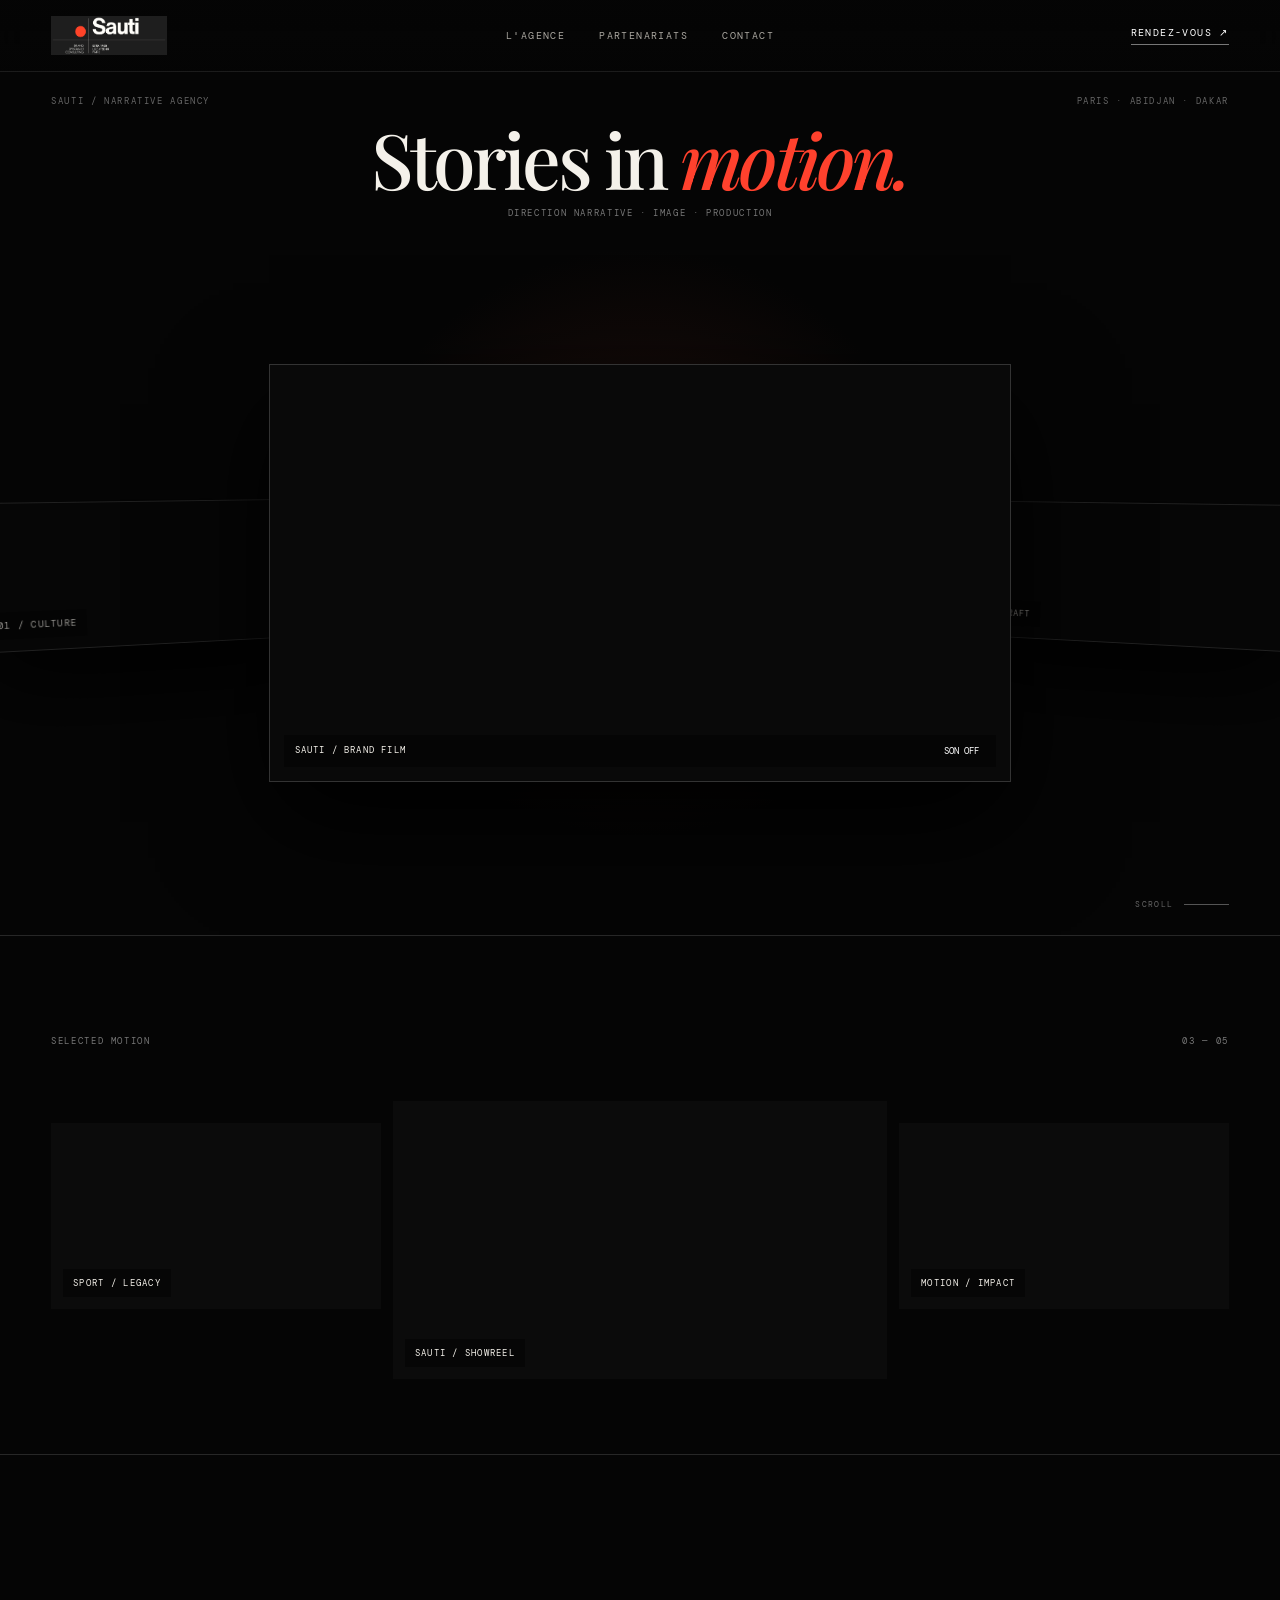
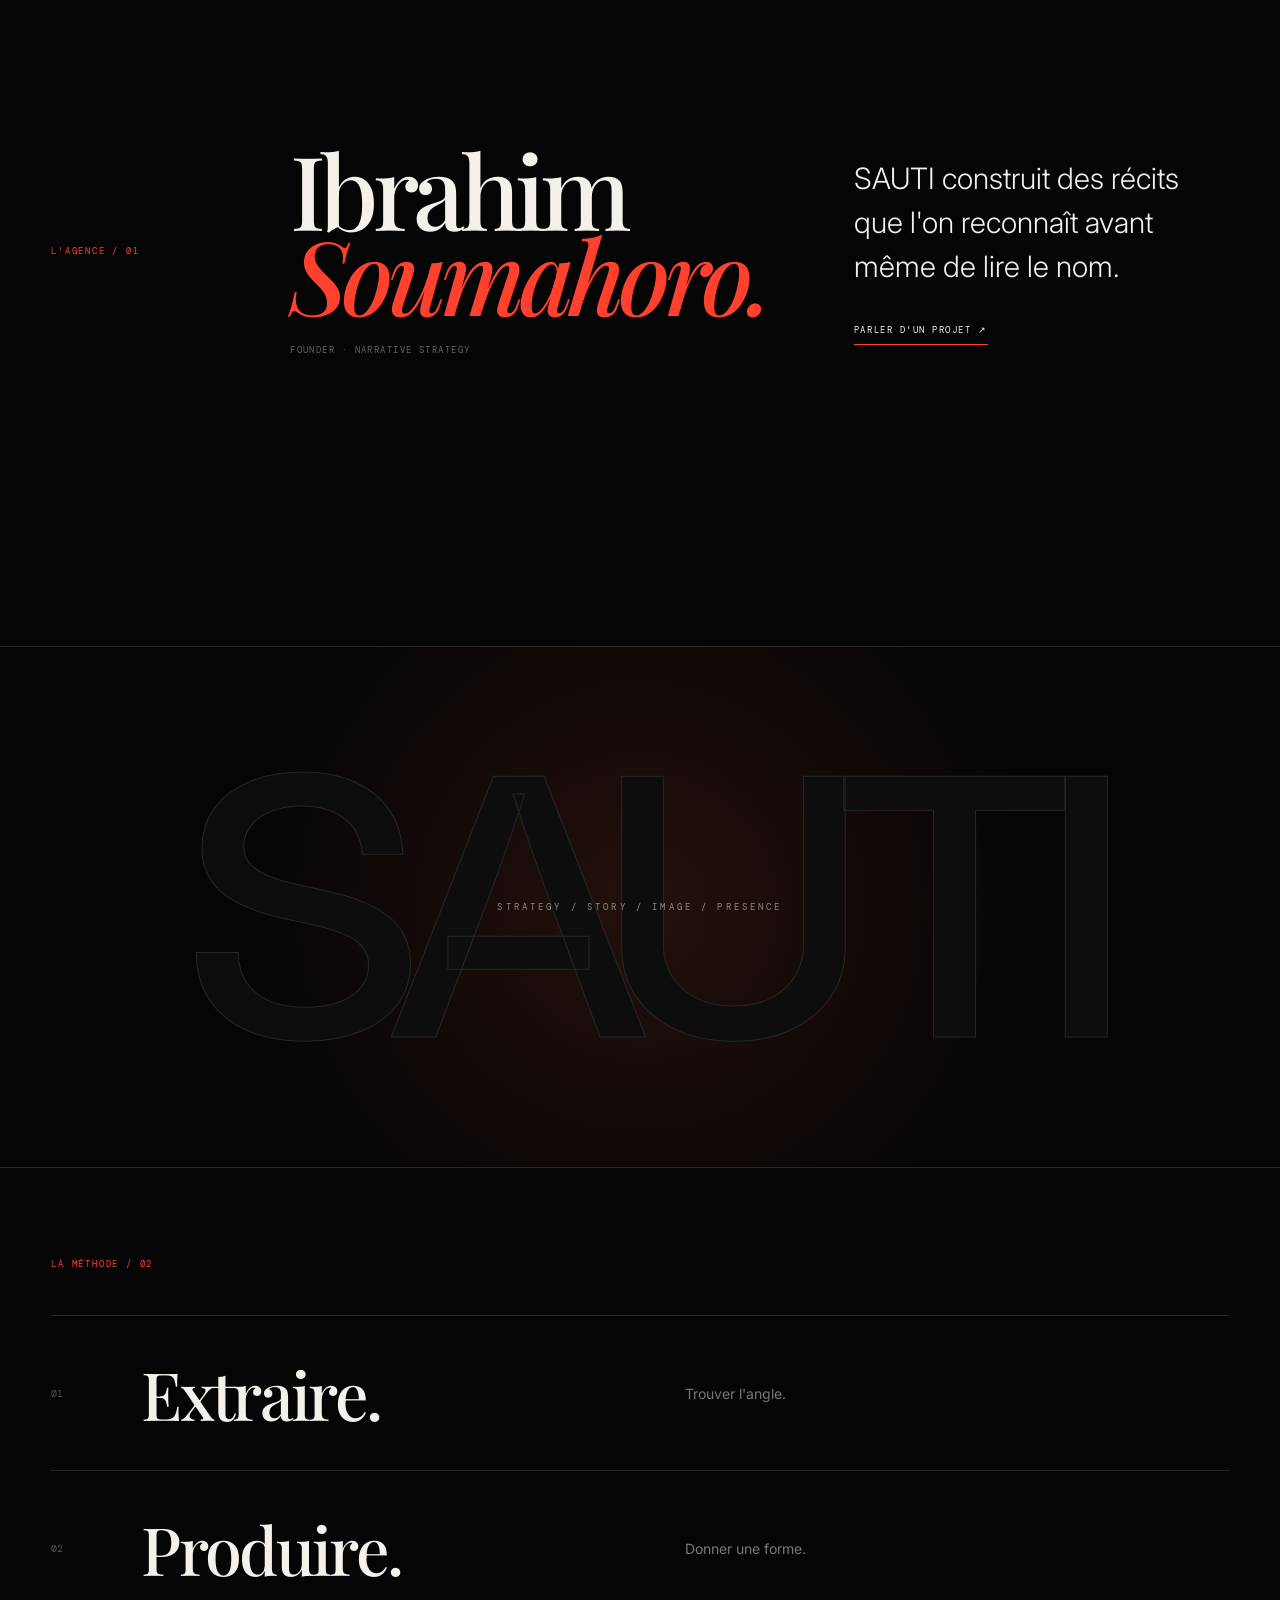
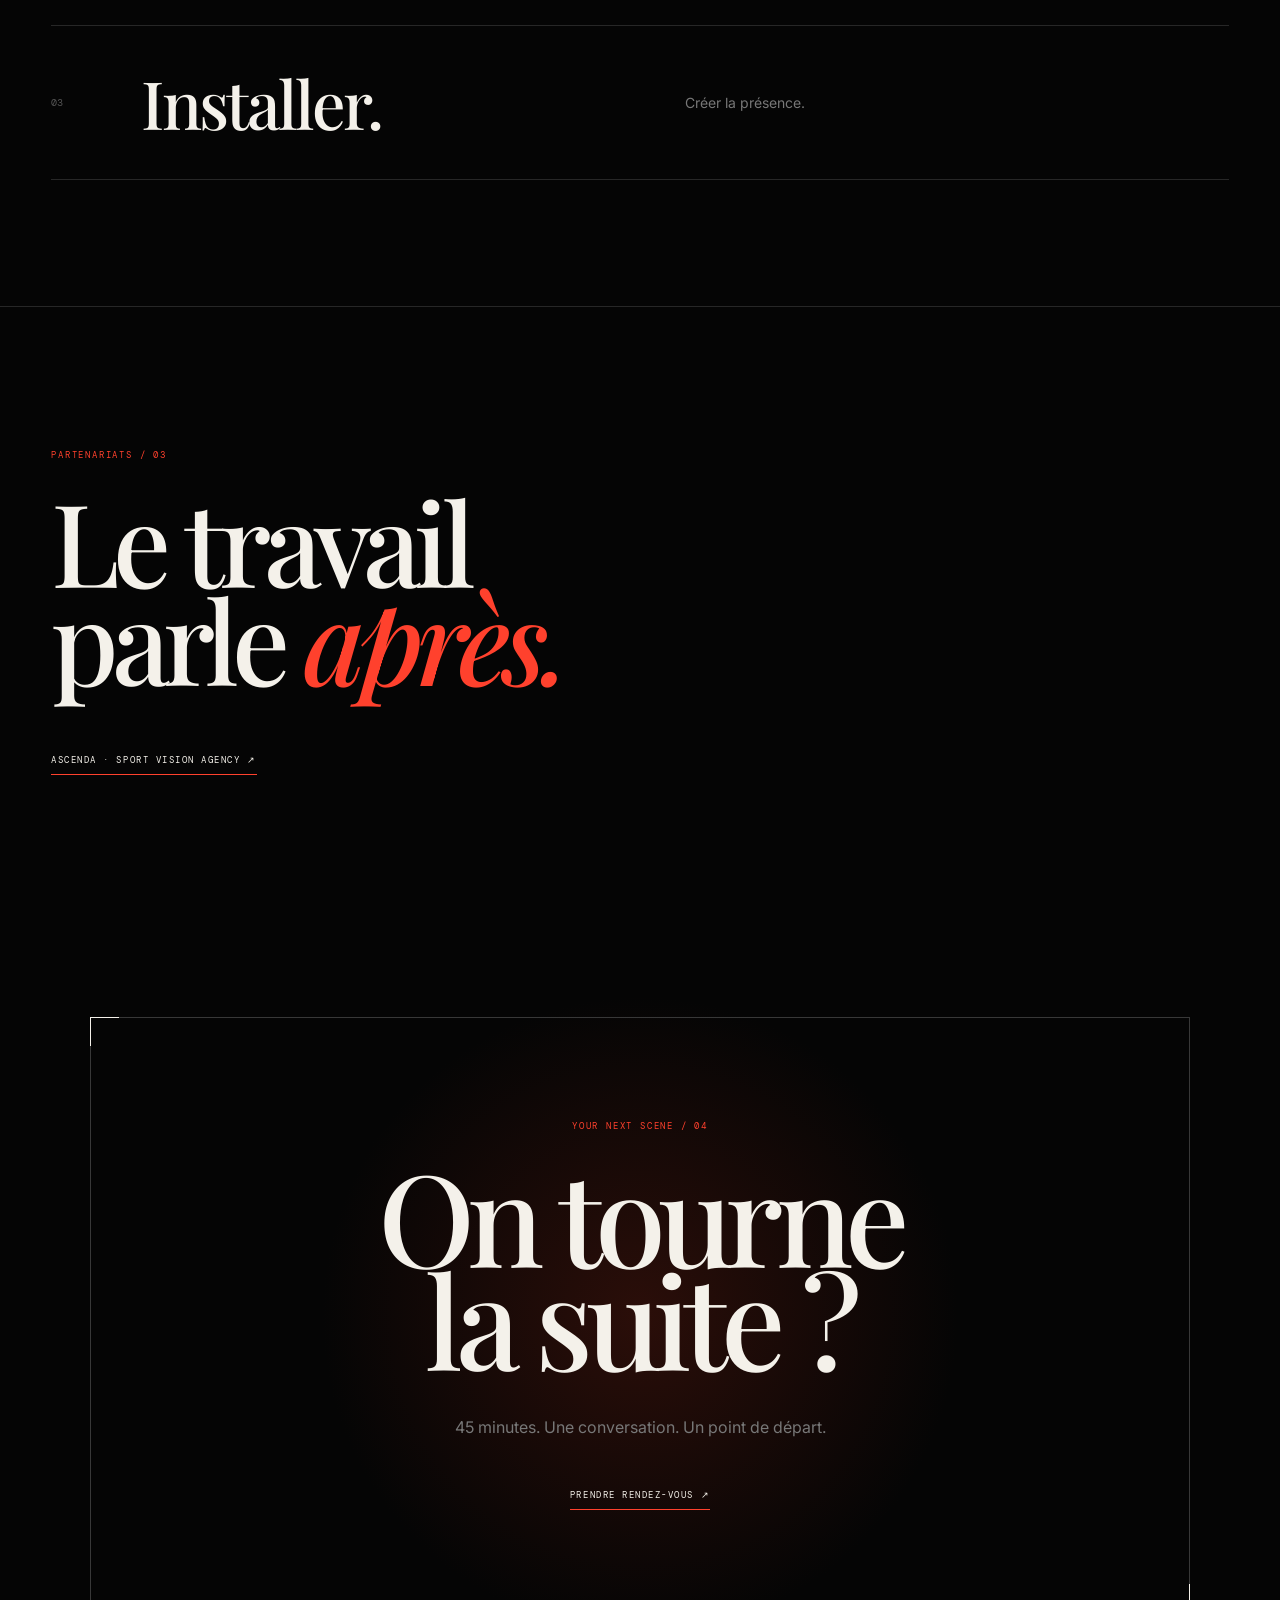
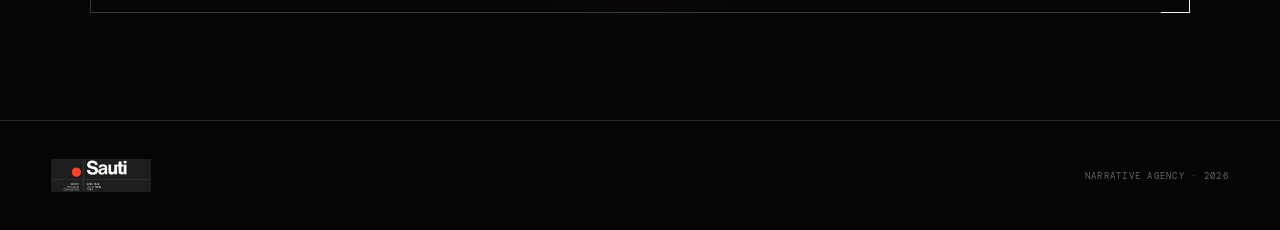
==== commit fbfb5449: "Add files via upload" ====
--- a/index.html
+++ b/index.html
@@ -1,19 +1,16 @@
 <!doctype html><html lang="fr"><head><meta charset="utf-8"><meta name="viewport" content="width=device-width,initial-scale=1,viewport-fit=cover"><meta name="theme-color" content="#050505"><title>SAUTI — Narrative Agency</title><meta name="description" content="SAUTI — stratégie narrative, production et présence."><link rel="preconnect" href="https://fonts.googleapis.com"><link rel="preconnect" href="https://fonts.gstatic.com" crossorigin><link href="https://fonts.googleapis.com/css2?family=DM+Mono:wght@300;400&family=Inter:wght@300;400;500&family=Playfair+Display:ital,wght@0,500;1,500&display=swap" rel="stylesheet"><link rel="stylesheet" href="style.css"></head><body>
 <div id="progress"></div>
-<header class="topbar"><a class="brand" href="#top"><span></span>SAUTI</a><nav id="nav"><a href="#agence">L'agence</a><a href="#methode">La méthode</a><a href="partenariats.html">Partenariats</a><a href="#contact">Contact</a></nav><a class="nav-cta" href="#contact">Rendez-vous ↗</a><button class="menu" aria-label="Ouvrir le menu"><i></i><i></i></button></header>
+<header class="topbar"><a class="brand-logo" href="#top"><img src="sauti-nav.png" alt="SAUTI"></a><nav id="nav"><a href="#agence">L'agence</a><a href="partenariats.html">Partenariats</a><a href="#contact">Contact</a></nav><a class="nav-cta" href="#contact">Rendez-vous ↗</a><button class="menu" aria-label="Ouvrir le menu"><i></i><i></i></button></header>
 <main id="top">
-<section class="hero"><div class="hero-kicker">NARRATIVE AGENCY · PARIS</div><div class="hero-main"><h1>Make your story<br><em>impossible to skip.</em></h1><p>Stratégie narrative, image et production pour les dirigeants, talents et marques qui veulent laisser une trace.</p></div><div class="hero-index"><b>SAUTI</b><span>01 / 05</span></div></section>
-<section class="reel" id="film"><div class="reel-head"><span>THE SAUTI REEL</span><p>Une collection de mouvements, de cultures et d'histoires.</p></div><div class="reel-track">
-<figure class="shot side"><video muted loop playsinline preload="metadata" src="the-africas.mp4"></video><figcaption>Culture / Africa</figcaption></figure>
-<figure class="shot side"><video muted loop playsinline preload="metadata" src="idea-cinematic.mp4"></video><figcaption>Craft / Direction</figcaption></figure>
-<figure class="shot hero-shot"><video id="mainFilm" muted loop playsinline preload="metadata" src="sauti-brand.mp4"></video><div class="shot-ui"><span>SAUTI / BRAND FILM</span><button id="sound">SON OFF</button></div></figure>
-<figure class="shot side"><video muted loop playsinline preload="metadata" src="mvp-kobe.mp4"></video><figcaption>Sport / Legacy</figcaption></figure>
-<figure class="shot side"><video muted loop playsinline preload="metadata" src="epic-trailer.mp4"></video><figcaption>Motion / Impact</figcaption></figure>
-</div><p class="reel-note">Chaque image reste entière. Aucun cadrage forcé, aucun sujet coupé.</p></section>
-<section class="manifesto"><div class="manifesto-no">02</div><p>NOTRE CONVICTION</p><h2>La visibilité ne commence pas<br>avec un post. Elle commence<br>avec un <em>point de vue.</em></h2></section>
-<section id="agence" class="agency"><div class="agency-title"><span>03 / L'AGENCE</span><h2>Ibrahim<br><em>Soumahoro.</em></h2><p>FOUNDER · HEAD OF NARRATIVE STRATEGY</p></div><div class="agency-copy"><p class="lead">SAUTI accompagne celles et ceux qui ont déjà quelque chose à dire, mais dont l'image ne raconte pas encore toute la valeur.</p><div class="rule"></div><blockquote>« J'ai vu comment une histoire transforme une performance en héritage. SAUTI applique cette exigence à chaque présence de marque. »</blockquote><div class="places"><article><span>ABIDJAN</span><p>Direction stratégique, communication et perception de marque.</p></article><article><span>DAKAR</span><p>Production narrative au croisement du sport et de la culture.</p></article><article><span>PARIS</span><p>Création de SAUTI et développement d'une méthode dédiée aux dirigeants et talents.</p></article></div></div></section>
-<section id="methode" class="method"><div class="method-intro"><span>04 / LA MÉTHODE</span><h2>Three acts.<br><em>One presence.</em></h2></div><div class="acts"><article><span>ACT I</span><b>01</b><h3>Extraire</h3><p>On trouve l'angle, la voix et la tension qui rendent votre histoire singulière.</p></article><article><span>ACT II</span><b>02</b><h3>Produire</h3><p>On transforme cette matière en images, mots et séquences avec une vraie direction.</p></article><article><span>ACT III</span><b>03</b><h3>Installer</h3><p>On construit une présence cohérente, reconnaissable et durable sur chaque point de contact.</p></article></div></section>
-<section class="wide-film"><video muted loop playsinline preload="metadata" src="showreel.mp4"></video><div class="wide-caption"><span>SAUTI / 2026</span><h2>Not content.<br><em>Presence.</em></h2></div></section>
-<section class="partner-link"><span>SELECTED PARTNERS</span><h2>Des collaborations,<br>pas des logos.</h2><p>Ascenda et Sport Vision Agency sont présentés dans un espace dédié, sans vidéo décorative : contexte, rôle de SAUTI et travail réalisé.</p><a href="partenariats.html">VOIR LES PARTENARIATS <b>↗</b></a></section>
-<section id="contact" class="finale"><div class="finale-inner"><span>05 / NEXT STORY</span><h2>Votre prochain chapitre<br>commence par une <em>conversation.</em></h2><p>45 minutes pour parler de votre image, de votre récit et de ce que vous voulez construire.</p><a href="mailto:contact@agencysauti.com?subject=Rendez-vous%20visio%20SAUTI">PRENDRE RENDEZ-VOUS EN VISIO ↗</a></div></section>
-</main><footer><a class="brand" href="#top"><span></span>SAUTI</a><p>NARRATIVE AGENCY · PARIS</p><p>© 2026</p></footer><script src="script.js"></script></body></html>
+<section class="cinema-hero" aria-label="Sélection SAUTI"><div class="hero-meta"><span>SAUTI / NARRATIVE AGENCY</span><span>PARIS · ABIDJAN · DAKAR</span></div><div class="hero-title"><h1>Stories in <em>motion.</em></h1><p>Direction narrative · Image · Production</p></div><div class="cinema-stage">
+<figure class="film-card film-left"><video muted loop playsinline preload="metadata" src="the-africas.mp4"></video><figcaption>01 / CULTURE</figcaption></figure>
+<figure class="film-card film-main"><video id="mainFilm" muted loop playsinline preload="metadata" src="sauti-brand.mp4"></video><div class="film-controls"><span>SAUTI / BRAND FILM</span><button id="sound">SON OFF</button></div></figure>
+<figure class="film-card film-right"><video muted loop playsinline preload="metadata" src="idea-cinematic.mp4"></video><figcaption>02 / CRAFT</figcaption></figure>
+</div><div class="scroll-mark"><span>SCROLL</span><i></i></div></section>
+<section class="film-strip"><div class="strip-label"><span>SELECTED MOTION</span><span>03 — 05</span></div><div class="strip-grid"><figure class="strip-shot"><video muted loop playsinline preload="metadata" src="mvp-kobe.mp4"></video><figcaption>SPORT / LEGACY</figcaption></figure><figure class="strip-shot wide"><video muted loop playsinline preload="metadata" src="showreel.mp4"></video><figcaption>SAUTI / SHOWREEL</figcaption></figure><figure class="strip-shot"><video muted loop playsinline preload="metadata" src="epic-trailer.mp4"></video><figcaption>MOTION / IMPACT</figcaption></figure></div></section>
+<section id="agence" class="agency-new"><div class="agency-mark">L'AGENCE / 01</div><div class="agency-name"><h2>Ibrahim<br><em>Soumahoro.</em></h2><span>FOUNDER · NARRATIVE STRATEGY</span></div><div class="agency-statement"><p>SAUTI construit des récits que l'on reconnaît avant même de lire le nom.</p><a href="#contact">PARLER D'UN PROJET ↗</a></div></section>
+<section class="cinema-break"><div class="break-word">SAUTI</div><p>STRATEGY / STORY / IMAGE / PRESENCE</p></section>
+<section class="method-new"><div class="section-tag">LA MÉTHODE / 02</div><div class="method-line"><span>01</span><h3>Extraire.</h3><p>Trouver l'angle.</p></div><div class="method-line"><span>02</span><h3>Produire.</h3><p>Donner une forme.</p></div><div class="method-line"><span>03</span><h3>Installer.</h3><p>Créer la présence.</p></div></section>
+<section class="partner-min"><span>PARTENARIATS / 03</span><h2>Le travail<br>parle <em>après.</em></h2><a href="partenariats.html">ASCENDA · SPORT VISION AGENCY ↗</a></section>
+<section id="contact" class="finale-new"><div class="finale-frame"><span>YOUR NEXT SCENE / 04</span><h2>On tourne<br>la suite ?</h2><p>45 minutes. Une conversation. Un point de départ.</p><a href="mailto:contact@agencysauti.com?subject=Rendez-vous%20visio%20SAUTI">PRENDRE RENDEZ-VOUS ↗</a></div></section>
+</main><footer><img src="sauti-nav.png" alt="SAUTI"><p>NARRATIVE AGENCY · 2026</p></footer><script src="script.js"></script></body></html>
--- a/style.css
+++ b/style.css
@@ -1,3 +1,4 @@
-:root{--bg:#050505;--fg:#f2f0e9;--muted:#8c8a84;--red:#ff412d;--line:#292929;--pad:clamp(20px,5vw,76px)}*{box-sizing:border-box}html{scroll-behavior:smooth}body{margin:0;background:var(--bg);color:var(--fg);font-family:Inter,Arial,sans-serif;overflow-x:hidden}a{color:inherit}em{font-family:"Playfair Display",serif;font-weight:500;color:var(--red)}#progress{position:fixed;z-index:120;top:0;left:0;height:2px;background:var(--red);width:0}.topbar{position:fixed;z-index:100;top:0;left:0;right:0;height:74px;padding:0 var(--pad);display:flex;align-items:center;border-bottom:1px solid rgba(255,255,255,.09);background:rgba(5,5,5,.82);backdrop-filter:blur(14px)}.brand{display:flex;align-items:center;gap:11px;text-decoration:none;font:500 13px DM Mono,monospace;letter-spacing:.14em}.brand span{width:10px;height:10px;border-radius:50%;background:var(--red)}nav{position:absolute;left:50%;transform:translateX(-50%);display:flex;gap:34px}nav a,.nav-cta{font:10px DM Mono,monospace;letter-spacing:.13em;text-transform:uppercase;text-decoration:none;color:#a6a39d}nav a:hover,nav a.active{color:#fff}.nav-cta{margin-left:auto;color:#fff;border-bottom:1px solid #777;padding-bottom:5px}.menu{display:none;margin-left:auto;width:34px;height:34px;background:none;border:0}.menu i{display:block;width:22px;height:1px;background:#fff;margin:6px auto}.hero{min-height:100svh;padding:150px var(--pad) 55px;display:grid;grid-template-columns:1fr auto;grid-template-rows:auto 1fr auto;position:relative}.hero:before{content:"";position:absolute;width:50vw;height:50vw;right:-10vw;top:5vh;background:radial-gradient(circle,#32100c 0,transparent 67%);filter:blur(25px);opacity:.55}.hero-kicker{font:10px DM Mono;letter-spacing:.2em;color:var(--muted);position:relative}.hero-main{align-self:center;position:relative}.hero h1{font:500 clamp(62px,8.2vw,138px)/.88 "Playfair Display";letter-spacing:-.055em;margin:0}.hero-main p{max-width:510px;color:#a6a39d;font-size:16px;line-height:1.7;margin:35px 0 0}.hero-index{grid-column:1/3;display:flex;justify-content:space-between;align-items:end;border-top:1px solid var(--line);padding-top:20px;font:10px DM Mono;letter-spacing:.15em;color:#777}.hero-index b{font-size:20px;color:#fff}.reel{padding:120px 0 130px;border-top:1px solid var(--line);overflow:hidden}.reel-head{padding:0 var(--pad) 58px;display:flex;justify-content:space-between;align-items:end}.reel-head span,.agency-title>span,.method-intro>span,.partner-link>span,.finale-inner>span,.partners-hero>span,.case-main>span{font:10px DM Mono;letter-spacing:.2em;color:var(--red)}.reel-head p{margin:0;color:#777;font-size:13px}.reel-track{display:flex;align-items:center;justify-content:center;gap:18px;width:max-content;min-width:100%;transform:translateX(0)}.shot{margin:0;position:relative;background:#0b0b0b;border:1px solid #272727;overflow:hidden;border-radius:14px;box-shadow:0 28px 70px #000}.shot.side{width:clamp(190px,17vw,285px);height:clamp(330px,31vw,500px)}.shot.hero-shot{width:clamp(300px,32vw,520px);height:clamp(430px,43vw,680px);border-color:#555}.shot video{width:100%;height:100%;object-fit:contain;object-position:center;background:#000;display:block}.shot figcaption{position:absolute;left:14px;bottom:13px;background:#050505cc;padding:8px 9px;font:9px DM Mono;letter-spacing:.14em;text-transform:uppercase}.shot-ui{position:absolute;left:16px;right:16px;bottom:16px;display:flex;align-items:center;justify-content:space-between;background:#050505cc;padding:10px 12px;font:9px DM Mono;letter-spacing:.12em}.shot-ui button{font:inherit;color:#fff;background:none;border:0;cursor:pointer}.reel-note{text-align:center;color:#555;font:9px DM Mono;letter-spacing:.12em;text-transform:uppercase;margin:35px 20px 0}.manifesto{min-height:100svh;padding:14vh var(--pad);border-top:1px solid var(--line);display:flex;flex-direction:column;justify-content:center;position:relative}.manifesto-no{position:absolute;right:var(--pad);top:12vh;font:clamp(90px,15vw,240px) Playfair Display;color:#101010}.manifesto>p{font:10px DM Mono;letter-spacing:.2em;color:var(--red)}.manifesto h2{font:500 clamp(48px,6.8vw,108px)/.98 Playfair Display;letter-spacing:-.045em;margin:30px 0;position:relative}.agency{padding:14vh var(--pad);display:grid;grid-template-columns:.9fr 1.1fr;gap:9vw;border-top:1px solid var(--line)}.agency-title h2{font:500 clamp(62px,7vw,112px)/.88 Playfair Display;letter-spacing:-.05em;margin:30px 0}.agency-title>p{font:9px DM Mono;letter-spacing:.16em;color:#666}.agency-copy{padding-top:8vh}.agency-copy .lead{font:300 clamp(24px,2.6vw,39px)/1.45 Inter;max-width:720px}.rule{height:1px;background:var(--line);margin:60px 0}.agency blockquote{margin:0;color:#777;font:italic 500 clamp(24px,2.5vw,38px)/1.5 Playfair Display}.places{margin-top:70px;border-top:1px solid var(--line)}.places article{display:grid;grid-template-columns:150px 1fr;gap:25px;padding:24px 0;border-bottom:1px solid var(--line)}.places span{font:10px DM Mono;letter-spacing:.15em;color:var(--red)}.places p{margin:0;color:#888;line-height:1.6}.method{padding:14vh var(--pad);border-top:1px solid var(--line)}.method-intro{display:flex;align-items:end;justify-content:space-between;margin-bottom:90px}.method-intro h2{font:500 clamp(58px,7vw,110px)/.9 Playfair Display;letter-spacing:-.05em;margin:0}.acts{border-top:1px solid var(--line)}.acts article{display:grid;grid-template-columns:100px 100px .8fr 1.2fr;align-items:center;gap:25px;min-height:170px;border-bottom:1px solid var(--line);transition:padding .35s,background .35s}.acts article:hover{padding-left:18px;background:#090909}.acts span,.acts b{font:10px DM Mono;letter-spacing:.16em}.acts b{color:#444}.acts h3{font:500 clamp(32px,4vw,58px) Playfair Display;margin:0}.acts p{color:#888;line-height:1.7;max-width:520px}.wide-film{height:min(82vw,900px);max-height:90svh;position:relative;background:#000;display:grid;place-items:center;overflow:hidden}.wide-film video{width:100%;height:100%;object-fit:contain;object-position:center}.wide-film:after{content:"";position:absolute;inset:0;background:linear-gradient(90deg,#000b,transparent 55%),linear-gradient(0deg,#0008,transparent 50%)}.wide-caption{position:absolute;z-index:2;left:var(--pad);bottom:10vh}.wide-caption span{font:9px DM Mono;letter-spacing:.18em;color:var(--red)}.wide-caption h2{font:500 clamp(55px,7vw,110px)/.9 Playfair Display;margin:18px 0}.partner-link{padding:15vh var(--pad);border-top:1px solid var(--line)}.partner-link h2{font:500 clamp(55px,7vw,108px)/.95 Playfair Display;letter-spacing:-.05em;margin:28px 0}.partner-link p{max-width:650px;color:#888;line-height:1.8}.partner-link a,.finale a,.partners-end a{display:inline-block;margin-top:32px;text-decoration:none;font:10px DM Mono;letter-spacing:.16em;border-bottom:1px solid var(--red);padding-bottom:9px}.partner-link b{color:var(--red)}.finale{min-height:85svh;padding:14vh var(--pad);display:flex;align-items:center;background:radial-gradient(circle at 80% 40%,#2a0d09 0,transparent 38%)}.finale-inner h2{font:500 clamp(58px,7.5vw,120px)/.92 Playfair Display;letter-spacing:-.05em;margin:30px 0}.finale-inner p{color:#888;max-width:600px;line-height:1.8}footer{min-height:120px;padding:30px var(--pad);border-top:1px solid var(--line);display:flex;align-items:center;justify-content:space-between;color:#666;font:9px DM Mono;letter-spacing:.14em}.partners-hero{min-height:85svh;padding:180px var(--pad) 80px;display:flex;flex-direction:column;justify-content:end}.partners-hero h1{font:500 clamp(75px,10vw,165px)/.82 Playfair Display;letter-spacing:-.06em;margin:30px 0}.partners-hero p{max-width:650px;color:#8b8985;line-height:1.8}.cases{padding:0 var(--pad) 14vh}.case{display:grid;grid-template-columns:100px 1.1fr .9fr;gap:4vw;padding:80px 0;border-top:1px solid var(--line)}.case:last-child{border-bottom:1px solid var(--line)}.case-number{font:10px DM Mono;color:#555}.case-main h2{font:500 clamp(52px,7vw,110px)/.9 Playfair Display;letter-spacing:-.05em;margin:25px 0}.case-main p{max-width:550px;color:#888;line-height:1.8}.case-detail{align-self:end}.case-detail dl{margin:0}.case-detail dl>div{display:grid;grid-template-columns:110px 1fr;border-top:1px solid var(--line);padding:22px 0}.case-detail dt{font:9px DM Mono;letter-spacing:.15em;color:var(--red)}.case-detail dd{margin:0;color:#888;line-height:1.7}.partners-end{padding:14vh var(--pad);text-align:center}.partners-end p{font:10px DM Mono;letter-spacing:.18em;color:var(--red)}.partners-end h2{font:500 clamp(58px,7vw,110px)/.92 Playfair Display;margin:30px 0}
-@media(max-width:900px){.topbar{height:66px}.topbar nav,.nav-cta{display:none}.menu{display:block}.topbar nav.open{display:flex;position:fixed;left:0;right:0;top:66px;transform:none;background:#050505;border-bottom:1px solid var(--line);padding:26px var(--pad);flex-direction:column;gap:24px}.topbar nav.open a{font-size:12px;color:#ddd}.hero{padding-top:120px;min-height:92svh}.hero h1{font-size:clamp(54px,15vw,82px)}.hero-main p{font-size:14px}.reel{padding:90px 0}.reel-head{display:block}.reel-head p{margin-top:15px}.reel-track{justify-content:flex-start;overflow-x:auto;scroll-snap-type:x mandatory;padding:0 8vw 22px;gap:12px;width:100%;scrollbar-width:none}.reel-track::-webkit-scrollbar{display:none}.shot{flex:0 0 auto;scroll-snap-align:center}.shot.side{width:66vw;height:55svh;max-height:470px}.shot.hero-shot{width:78vw;height:62svh;max-height:540px;order:-1}.manifesto{min-height:80svh}.manifesto h2{font-size:clamp(43px,12vw,68px)}.agency{grid-template-columns:1fr;gap:40px;padding-top:11vh;padding-bottom:11vh}.agency-copy{padding-top:0}.agency-title h2{font-size:clamp(60px,17vw,90px)}.places article{grid-template-columns:95px 1fr}.method{padding-top:11vh;padding-bottom:11vh}.method-intro{display:block;margin-bottom:55px}.method-intro h2{margin-top:25px}.acts article{grid-template-columns:65px 45px 1fr;padding:26px 0;gap:10px}.acts article:hover{padding-left:0}.acts p{grid-column:3;margin:0}.wide-film{height:72svh}.wide-film video{object-fit:contain}.wide-caption{bottom:8vh}.partner-link,.finale{padding-top:11vh;padding-bottom:11vh}.finale{min-height:75svh}footer{align-items:flex-start;gap:20px;flex-direction:column}.partners-hero{min-height:75svh;padding-top:130px}.partners-hero h1{font-size:clamp(66px,19vw,100px)}.case{grid-template-columns:45px 1fr;padding:60px 0}.case-detail{grid-column:2}.case-main h2{font-size:clamp(48px,14vw,76px)}}
-@media(max-width:520px){.hero{grid-template-columns:1fr}.hero-index{grid-column:1}.hero-kicker{font-size:9px}.reel-note{display:none}.shot.side{width:72vw;height:50svh}.shot.hero-shot{width:82vw;height:58svh}.agency-copy .lead{font-size:22px}.places article{display:block}.places p{margin-top:10px}.acts article{grid-template-columns:48px 1fr}.acts b{display:none}.acts h3{font-size:38px}.acts p{grid-column:2}.wide-film{height:65svh}.case{display:block}.case-number{margin-bottom:25px}.case-detail{margin-top:45px}.case-detail dl>div{grid-template-columns:90px 1fr}}
+:root{--bg:#050505;--fg:#f4f1ea;--muted:#8b8984;--red:#ff412d;--line:#272727;--pad:clamp(18px,4vw,64px)}*{box-sizing:border-box}html{scroll-behavior:smooth}body{margin:0;background:var(--bg);color:var(--fg);font-family:Inter,Arial,sans-serif;overflow-x:hidden}a{color:inherit}em{font-family:"Playfair Display",serif;font-weight:500;color:var(--red)}#progress{position:fixed;z-index:150;top:0;left:0;height:2px;background:var(--red);width:0}.topbar{position:fixed;z-index:120;top:0;left:0;right:0;height:72px;padding:0 var(--pad);display:flex;align-items:center;border-bottom:1px solid rgba(255,255,255,.09);background:linear-gradient(#050505e8,#050505a8);backdrop-filter:blur(16px)}.brand-logo{width:116px;height:42px;display:flex;align-items:center}.brand-logo img{width:100%;height:100%;object-fit:contain}nav{position:absolute;left:50%;transform:translateX(-50%);display:flex;gap:34px}nav a,.nav-cta{font:10px DM Mono,monospace;letter-spacing:.14em;text-transform:uppercase;text-decoration:none;color:#aaa7a0}.nav-cta{margin-left:auto;color:#fff;border-bottom:1px solid #777;padding-bottom:5px}.menu{display:none;margin-left:auto;width:34px;height:34px;background:none;border:0}.menu i{display:block;width:22px;height:1px;background:#fff;margin:6px auto}.cinema-hero{min-height:100svh;padding:100px var(--pad) 32px;position:relative;display:flex;flex-direction:column;justify-content:center;overflow:hidden;background:radial-gradient(circle at 50% 58%,#25100c 0,transparent 35%)}.hero-meta{position:absolute;top:95px;left:var(--pad);right:var(--pad);display:flex;justify-content:space-between;font:9px DM Mono;letter-spacing:.18em;color:#666}.hero-title{text-align:center;margin:24px 0 24px;position:relative;z-index:3}.hero-title h1{font:500 clamp(48px,6vw,94px)/.9 Playfair Display;margin:0;letter-spacing:-.05em}.hero-title p{margin:14px 0 0;font:9px DM Mono;letter-spacing:.18em;color:#777;text-transform:uppercase}.cinema-stage{height:min(65vw,660px);min-height:430px;position:relative;display:flex;align-items:center;justify-content:center;perspective:1400px}.film-card{margin:0;position:absolute;overflow:hidden;background:#090909;border:1px solid #333;box-shadow:0 40px 100px #000;transition:transform .7s cubic-bezier(.2,.8,.2,1),filter .7s}.film-card video{width:100%;height:100%;display:block;object-fit:cover}.film-main{width:min(58vw,920px);aspect-ratio:16/9;z-index:5}.film-left,.film-right{width:min(28vw,440px);aspect-ratio:640/274;z-index:2;filter:brightness(.62)}.film-left{left:-5vw;transform:rotateY(24deg) rotateZ(-2deg) translateZ(-100px)}.film-right{right:-5vw;transform:rotateY(-24deg) rotateZ(2deg) translateZ(-100px);aspect-ratio:640/268}.film-left:hover,.film-right:hover{filter:brightness(1);z-index:6;transform:rotateY(0) rotateZ(0) translateZ(20px)}.film-controls{position:absolute;left:14px;right:14px;bottom:14px;display:flex;justify-content:space-between;background:#050505c7;padding:9px 11px;font:9px DM Mono;letter-spacing:.13em}.film-controls button{font:inherit;color:#fff;background:none;border:0;cursor:pointer}.film-card figcaption,.strip-shot figcaption{position:absolute;left:12px;bottom:12px;background:#050505cf;padding:8px 10px;font:9px DM Mono;letter-spacing:.14em}.scroll-mark{position:absolute;right:var(--pad);bottom:26px;display:flex;align-items:center;gap:10px;font:8px DM Mono;letter-spacing:.18em;color:#666}.scroll-mark i{width:45px;height:1px;background:#555}.film-strip{padding:11vh var(--pad);border-top:1px solid var(--line)}.strip-label{display:flex;justify-content:space-between;margin-bottom:30px;font:9px DM Mono;letter-spacing:.18em;color:#777}.strip-grid{display:grid;grid-template-columns:1fr 1.5fr 1fr;gap:12px;align-items:center}.strip-shot{position:relative;margin:0;aspect-ratio:16/9;overflow:hidden;background:#0b0b0b}.strip-shot video{width:100%;height:100%;object-fit:cover;display:block}.strip-shot.wide{transform:translateY(24px)}.agency-new{min-height:88svh;padding:14vh var(--pad);display:grid;grid-template-columns:.35fr 1fr .75fr;gap:5vw;align-items:center;border-top:1px solid var(--line)}.agency-mark,.section-tag,.partner-min>span,.finale-frame>span{font:9px DM Mono;letter-spacing:.2em;color:var(--red)}.agency-name h2{font:500 clamp(65px,8vw,126px)/.83 Playfair Display;letter-spacing:-.055em;margin:0}.agency-name>span{display:block;margin-top:28px;font:9px DM Mono;letter-spacing:.16em;color:#666}.agency-statement p{font:300 clamp(22px,2.3vw,35px)/1.5 Inter;margin:0}.agency-statement a,.partner-min a,.finale-frame a{display:inline-block;margin-top:36px;text-decoration:none;font:9px DM Mono;letter-spacing:.17em;border-bottom:1px solid var(--red);padding-bottom:8px}.cinema-break{height:58svh;min-height:440px;display:grid;place-items:center;position:relative;overflow:hidden;border-top:1px solid var(--line);border-bottom:1px solid var(--line);background:radial-gradient(circle,#24100d 0,#050505 58%)}.break-word{font:500 clamp(130px,28vw,520px)/1 Inter;letter-spacing:-.09em;color:#0d0d0d;-webkit-text-stroke:1px #262626;transform:scaleX(1.08)}.cinema-break p{position:absolute;font:9px DM Mono;letter-spacing:.35em;color:#8d8983}.method-new{padding:10vh var(--pad) 14vh}.section-tag{margin-bottom:45px}.method-line{display:grid;grid-template-columns:90px 1fr 1fr;align-items:center;border-top:1px solid var(--line);min-height:155px}.method-line:last-child{border-bottom:1px solid var(--line)}.method-line>span{font:10px DM Mono;color:#555}.method-line h3{font:500 clamp(42px,5.2vw,82px) Playfair Display;margin:0;letter-spacing:-.04em}.method-line p{color:#777;margin:0;font-size:14px}.partner-min{padding:15vh var(--pad);border-top:1px solid var(--line)}.partner-min h2{font:500 clamp(68px,9vw,145px)/.85 Playfair Display;letter-spacing:-.06em;margin:30px 0}.finale-new{min-height:90svh;padding:8vh var(--pad);display:grid;place-items:center;background:radial-gradient(circle at 50% 50%,#2b0e09 0,transparent 42%)}.finale-frame{width:min(1100px,100%);min-height:65svh;border:1px solid #383838;display:flex;flex-direction:column;justify-content:center;align-items:center;text-align:center;padding:8vw;position:relative}.finale-frame:before,.finale-frame:after{content:"";position:absolute;width:28px;height:28px;border-color:var(--red)}.finale-frame:before{left:-1px;top:-1px;border-left:1px solid;border-top:1px solid}.finale-frame:after{right:-1px;bottom:-1px;border-right:1px solid;border-bottom:1px solid}.finale-frame h2{font:500 clamp(72px,10vw,160px)/.8 Playfair Display;letter-spacing:-.06em;margin:32px 0}.finale-frame p{color:#777}footer{min-height:110px;padding:24px var(--pad);border-top:1px solid var(--line);display:flex;align-items:center;justify-content:space-between;color:#666;font:9px DM Mono;letter-spacing:.14em}footer img{width:100px;height:36px;object-fit:contain}
+/* partnerships */.partners-hero{min-height:85svh;padding:180px var(--pad) 80px;display:flex;flex-direction:column;justify-content:end}.partners-hero>span,.case-main>span{font:10px DM Mono;letter-spacing:.2em;color:var(--red)}.partners-hero h1{font:500 clamp(75px,10vw,165px)/.82 Playfair Display;letter-spacing:-.06em;margin:30px 0}.partners-hero p{max-width:650px;color:#8b8985;line-height:1.8}.cases{padding:0 var(--pad) 14vh}.case{display:grid;grid-template-columns:100px 1.1fr .9fr;gap:4vw;padding:80px 0;border-top:1px solid var(--line)}.case:last-child{border-bottom:1px solid var(--line)}.case-number{font:10px DM Mono;color:#555}.case-main h2{font:500 clamp(52px,7vw,110px)/.9 Playfair Display;letter-spacing:-.05em;margin:25px 0}.case-main p{max-width:550px;color:#888;line-height:1.8}.case-detail{align-self:end}.case-detail dl{margin:0}.case-detail dl>div{display:grid;grid-template-columns:110px 1fr;border-top:1px solid var(--line);padding:22px 0}.case-detail dt{font:9px DM Mono;letter-spacing:.15em;color:var(--red)}.case-detail dd{margin:0;color:#888;line-height:1.7}.partners-end{padding:14vh var(--pad);text-align:center}.partners-end p{font:10px DM Mono;letter-spacing:.18em;color:var(--red)}.partners-end h2{font:500 clamp(58px,7vw,110px)/.92 Playfair Display;margin:30px 0}.partners-end a{display:inline-block;margin-top:32px;text-decoration:none;font:10px DM Mono;letter-spacing:.16em;border-bottom:1px solid var(--red);padding-bottom:9px}
+@media(max-width:900px){.topbar{height:64px}.brand-logo{width:95px;height:36px}.topbar nav,.nav-cta{display:none}.menu{display:block}.topbar nav.open{display:flex;position:fixed;left:0;right:0;top:64px;transform:none;background:#050505f8;border-bottom:1px solid var(--line);padding:28px var(--pad);flex-direction:column;gap:25px}.topbar nav.open a{font-size:12px;color:#eee}.cinema-hero{min-height:100svh;padding-top:90px;justify-content:center}.hero-meta{top:82px}.hero-meta span:last-child{display:none}.hero-title{margin:18px 0 8px}.hero-title h1{font-size:clamp(48px,12vw,72px)}.cinema-stage{height:auto;min-height:0;display:grid;grid-template-columns:1fr;gap:12px;perspective:none}.film-card{position:relative;left:auto!important;right:auto!important;transform:none!important;filter:none!important;width:100%!important}.film-main{aspect-ratio:16/9;order:-1}.film-left{aspect-ratio:640/274}.film-right{aspect-ratio:640/268}.film-left,.film-right{display:none}.scroll-mark{display:none}.film-strip{padding-top:8vh}.strip-grid{display:flex;overflow-x:auto;scroll-snap-type:x mandatory;gap:10px;margin-right:calc(var(--pad)*-1);padding-right:var(--pad);scrollbar-width:none}.strip-grid::-webkit-scrollbar{display:none}.strip-shot,.strip-shot.wide{flex:0 0 82vw;transform:none;scroll-snap-align:center}.agency-new{grid-template-columns:1fr;min-height:auto;padding-top:12vh;padding-bottom:12vh}.agency-name h2{font-size:clamp(62px,18vw,100px)}.agency-statement{max-width:580px}.cinema-break{height:45svh;min-height:330px}.break-word{font-size:38vw}.method-line{grid-template-columns:55px 1fr;min-height:125px}.method-line p{grid-column:2;margin-top:-25px}.partner-min{padding-top:12vh;padding-bottom:12vh}.partner-min h2{font-size:clamp(64px,18vw,105px)}.finale-new{min-height:80svh}.finale-frame{min-height:62svh;padding:12vw 6vw}.finale-frame h2{font-size:clamp(70px,20vw,110px)}.partners-hero{min-height:75svh;padding-top:130px}.case{grid-template-columns:45px 1fr}.case-detail{grid-column:2}}
+@media(max-width:520px){.cinema-hero{padding-left:14px;padding-right:14px}.hero-meta{left:14px;right:14px}.hero-title{text-align:left}.hero-title p{font-size:8px}.film-main{width:calc(100vw - 28px)!important}.film-strip{padding-left:14px;padding-right:14px}.strip-shot,.strip-shot.wide{flex-basis:88vw}.agency-new,.method-new,.partner-min,.finale-new{padding-left:20px;padding-right:20px}.agency-statement p{font-size:21px}.method-line h3{font-size:44px}.method-line p{font-size:12px}.finale-frame p{font-size:13px;line-height:1.6}.case{display:block}.case-number{margin-bottom:25px}.case-detail{margin-top:45px}.case-detail dl>div{grid-template-columns:90px 1fr}footer{gap:15px;align-items:flex-start;flex-direction:column}}
